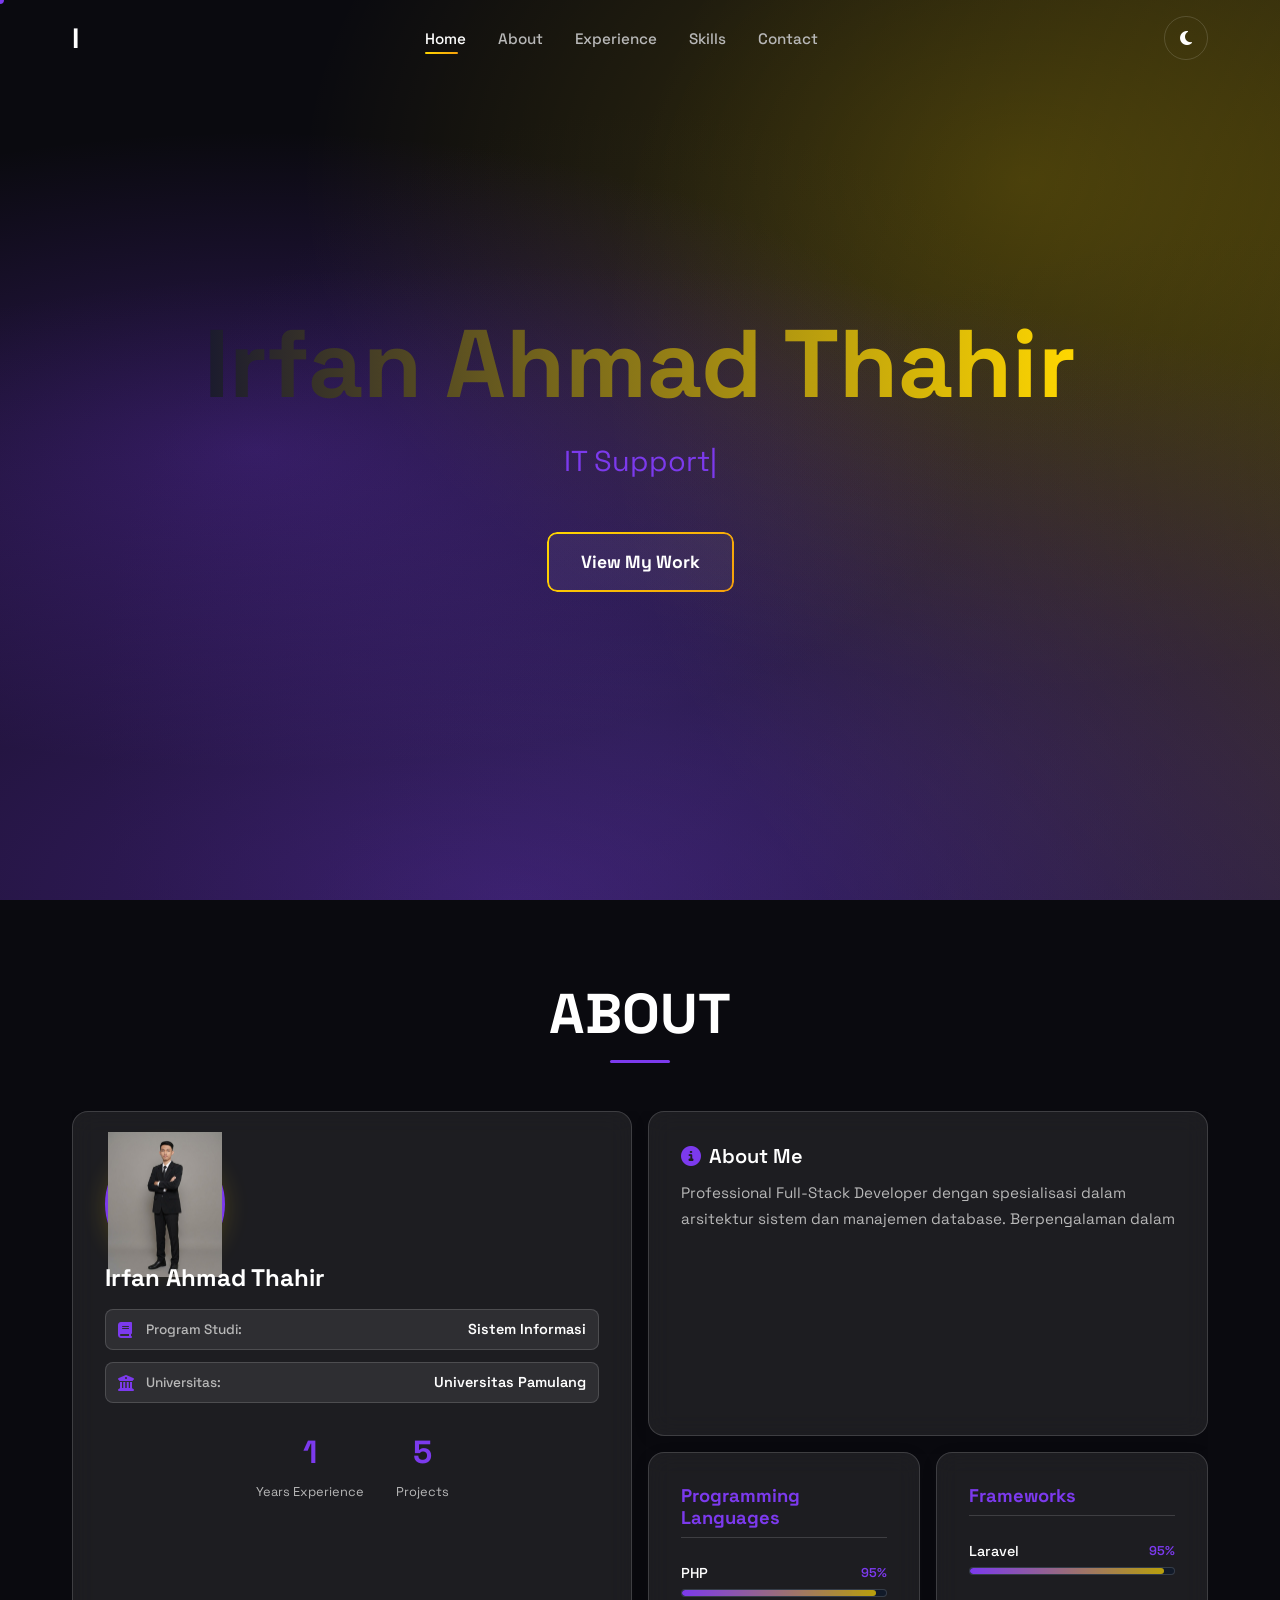
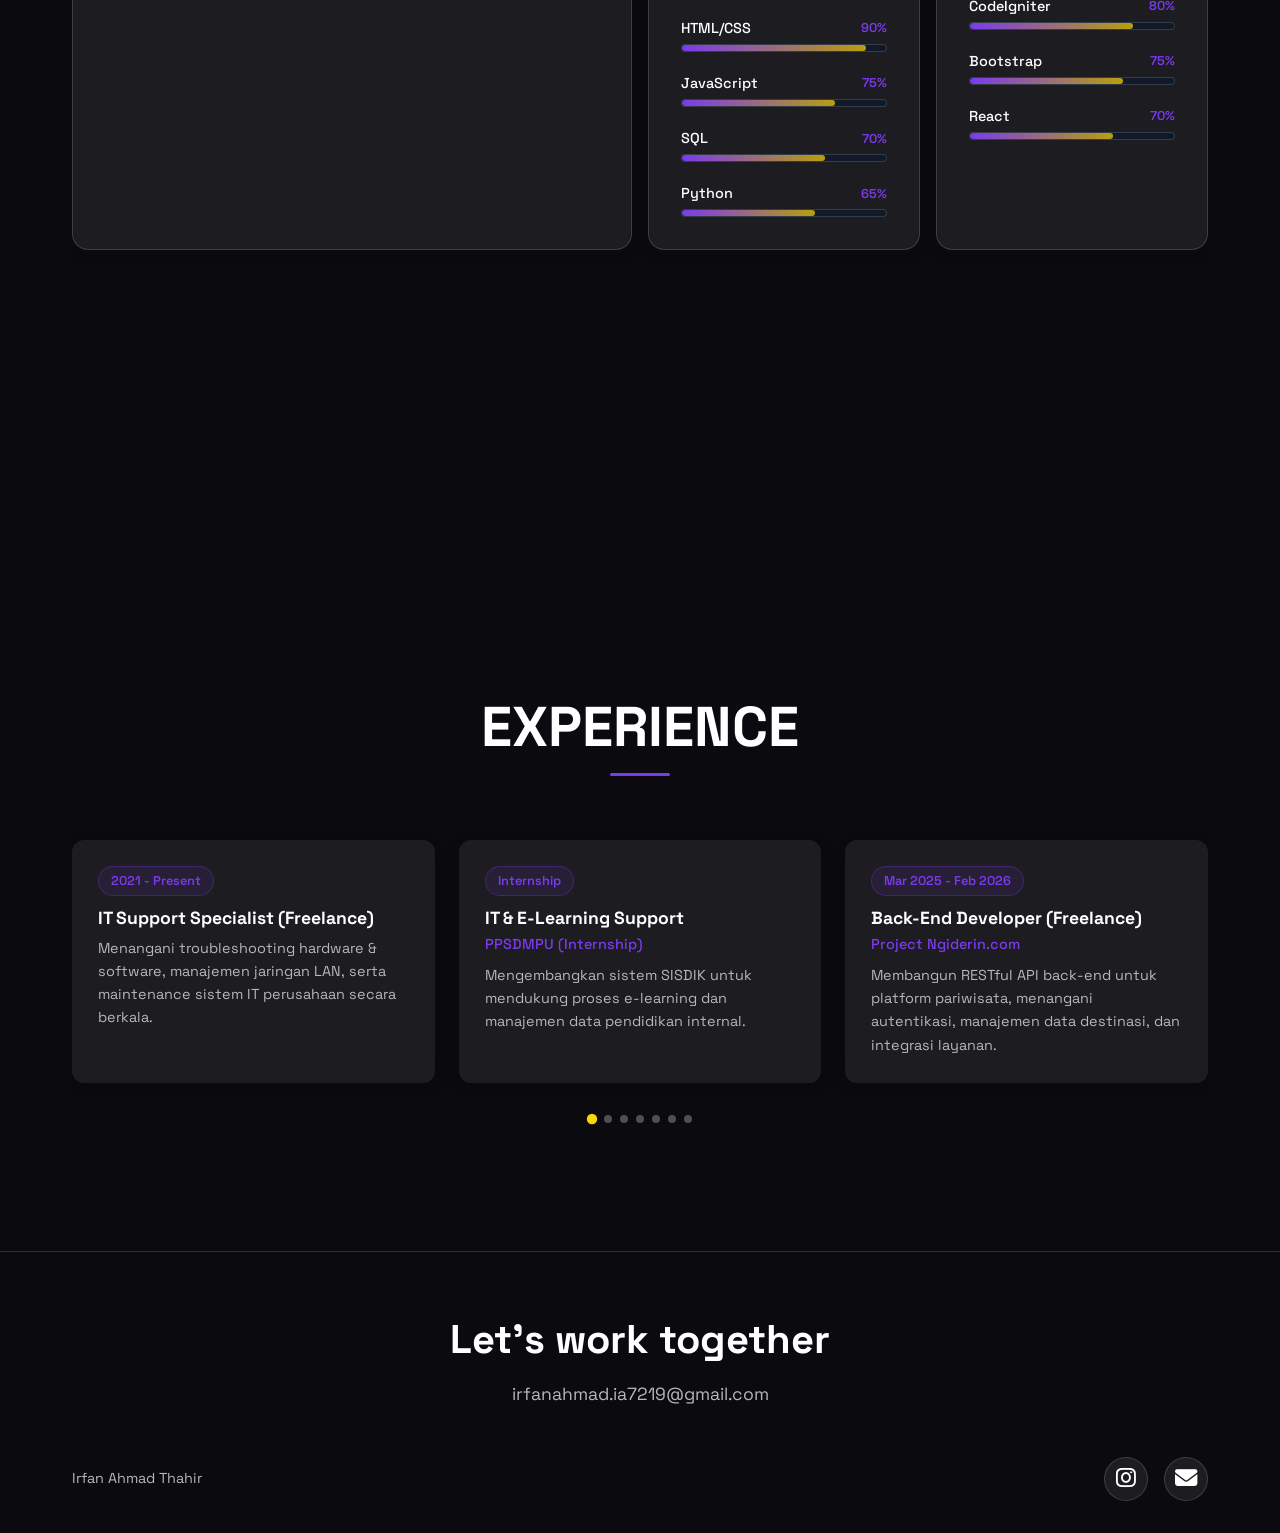
==== index.html @ 3ba30cf9 "index.html" ====
<!DOCTYPE html>
<html lang="en">

<head>
  <meta charset="utf-8">
  <meta content="width=device-width, initial-scale=1.0" name="viewport">

  <title>Irfan Ahmad Thahir - Portfolio</title>
  <meta content="" name="description">
  <meta content="" name="keywords">

  <!-- Theme initialization (FOUC prevention - must run before any CSS) -->
  <script>
    (function() {
      var STORAGE_KEY = 'portfolio-theme';
      var DEFAULT_THEME = 'dark';
      var theme = DEFAULT_THEME;
      try {
        var saved = localStorage.getItem(STORAGE_KEY);
        if (saved === 'dark' || saved === 'light') {
          theme = saved;
        }
      } catch (e) {
        // localStorage unavailable (private browsing) - use default
      }
      document.documentElement.setAttribute('data-theme', theme);
    })();
  </script>

  <!-- Google Fonts: Space Grotesk -->
  <link rel="preconnect" href="https://fonts.googleapis.com">
  <link rel="preconnect" href="https://fonts.gstatic.com" crossorigin>
  <link href="https://fonts.googleapis.com/css2?family=Space+Grotesk:wght@400;700&display=swap" rel="stylesheet">

  <!-- Favicons -->
  <link href="assets/img/icon.png" rel="icon">
  <link rel="stylesheet" href="https://cdnjs.cloudflare.com/ajax/libs/font-awesome/6.4.0/css/all.min.css"
  integrity="sha512-iecdLmaskl7CVkqkXNQ/ZH/XLlvWZOJyj7Yy7tcenmpD1ypASozpmT/E0iPtmFIB46ZmdtAc9eNBvH0H/ZpiBw==" crossorigin="anonymous" referrerpolicy="no-referrer" />

  <!-- Vendor CSS Files -->
  <link href="assets/vendor/bootstrap-icons/bootstrap-icons.css" rel="stylesheet">

  <!-- Main CSS File -->
  <link href="assets/css/themes.css" rel="stylesheet">
  <link href="assets/css/style.css" rel="stylesheet">
  <link href="assets/css/bento.css" rel="stylesheet">
  <link href="assets/css/mesh-gradient.css" rel="stylesheet">
  <link href="assets/css/interactions.css" rel="stylesheet">
  <link href="assets/css/experience.css" rel="stylesheet">
</head>

<body>

  <!-- ======= Header ======= -->
  <header id="header" class="navbar">
    <div class="container navbar__container">
      <a href="#hero" class="navbar__logo">I</a>
      <nav class="navbar__nav" id="navbar-nav">
        <ul class="navbar__list">
          <li class="navbar__item"><a class="navbar__link magnetic-btn navbar__link--active" href="#hero">Home</a></li>
          <li class="navbar__item"><a class="navbar__link magnetic-btn" href="#about">About</a></li>
          <li class="navbar__item"><a class="navbar__link magnetic-btn" href="#experience">Experience</a></li>
          <li class="navbar__item"><a class="navbar__link magnetic-btn" href="#skills">Skills</a></li>
          <li class="navbar__item"><a class="navbar__link magnetic-btn" href="#contact">Contact</a></li>
        </ul>
      </nav>
      <button class="navbar__theme-toggle" aria-label="Switch to light mode" id="theme-toggle">
        <i class="fas fa-moon" aria-hidden="true"></i>
      </button>
      <button class="navbar__mobile-toggle" aria-label="Toggle navigation menu" id="mobile-nav-toggle">
        <i class="bi bi-list" aria-hidden="true"></i>
      </button>
    </div>
  </header><!-- End Header -->

  <!-- ======= Hero Section ======= -->
  <main id="main">
  <section id="hero" class="hero">
    <div class="hero__mesh-gradient" aria-hidden="true"></div>
    <div class="hero__content">
      <h1 class="hero__title">Irfan Ahmad Thahir</h1>
      <p class="hero__subtitle">
        <span class="typed" data-typed-items="IT Support Specialist,Web Developer,Back-End Developer"></span>
        <span class="typed-fallback">IT Support Specialist | Full Stack Web Developer | Back-End Developer</span>
      </p>
      <button class="hero__cta magnetic-btn" type="button">View My Work</button>
    </div>
  </section><!-- End Hero Section -->

    <!-- ======= About & Skills Bento Grid Section ======= -->
    <section id="about" class="about">
      <div class="container">
        <div class="section-title" data-reveal>
          <h2 class="section-title__heading">About</h2>
        </div>

        <div class="bento-grid" id="skills">
          <!-- Profile Card (Large: 2×2) -->
          <div class="bento-grid__item--large glass-card" data-reveal>
            <div class="about__icon-wrapper">
              <img src="assets/img/IMG_4860.jpeg" alt="Irfan Ahmad Thahir">
            </div>
            <h3 class="about__name">Irfan Ahmad Thahir</h3>
            <ul class="about__info-list">
              <li class="about__info-item">
                <i class="fas fa-book about__info-icon" aria-hidden="true"></i>
                <span class="about__info-label">Program Studi:</span>
                <span class="about__info-value">Sistem Informasi</span>
              </li>
              <li class="about__info-item">
                <i class="fas fa-university about__info-icon" aria-hidden="true"></i>
                <span class="about__info-label">Universitas:</span>
                <span class="about__info-value">Universitas Pamulang</span>
              </li>
            </ul>
            <div class="about__counters">
              <div class="about__counter-item">
                <span class="counter" data-counter="1" data-suffix="+">0</span>
                <span class="about__counter-label">Years Experience</span>
              </div>
              <div class="about__counter-item">
                <span class="counter" data-counter="7">0</span>
                <span class="about__counter-label">Projects</span>
              </div>
            </div>
          </div>

          <!-- About Me Card (Medium: 2×1) -->
          <div class="bento-grid__item--medium glass-card" data-reveal>
            <h3 class="about__summary-title">
              <i class="fas fa-info-circle" aria-hidden="true"></i>
              About Me
            </h3>
            <p class="about__text" data-text-reveal>
              Professional Full-Stack Developer dengan spesialisasi dalam arsitektur sistem dan
manajemen database. Berpengalaman dalam merancang API yang terintegrasi dan
aman, serta memiliki minat mendalam pada implementasi Artificial Intelligence untuk
otomatisasi proses bisnis. Seorang problem solver yang adaptif, mampu bekerja secara
mandiri maupun tim, dan berkomitmen untuk memberikan solusi teknologi berkualitas
tinggi yang mendukung pertumbuhan perusahaan.
            </p>
          </div>

          <!-- Skill Category: Programming Languages (Small: 1×1) -->
          <div class="bento-grid__item--small glass-card skill-category" data-reveal>
            <h3 class="skill-category__title">Programming Languages</h3>

            <div class="skill-bar" data-skill="PHP" data-level="95">
              <div class="skill-bar__label">PHP</div>
              <div class="skill-bar__track">
                <div class="skill-bar__fill" style="--skill-level: 95%"></div>
              </div>
              <span class="skill-bar__percent">95%</span>
            </div>

            <div class="skill-bar" data-skill="HTML/CSS" data-level="90">
              <div class="skill-bar__label">HTML/CSS</div>
              <div class="skill-bar__track">
                <div class="skill-bar__fill" style="--skill-level: 90%"></div>
              </div>
              <span class="skill-bar__percent">90%</span>
            </div>

            <div class="skill-bar" data-skill="JavaScript" data-level="75">
              <div class="skill-bar__label">JavaScript</div>
              <div class="skill-bar__track">
                <div class="skill-bar__fill" style="--skill-level: 75%"></div>
              </div>
              <span class="skill-bar__percent">75%</span>
            </div>

            <div class="skill-bar" data-skill="SQL" data-level="70">
              <div class="skill-bar__label">SQL</div>
              <div class="skill-bar__track">
                <div class="skill-bar__fill" style="--skill-level: 70%"></div>
              </div>
              <span class="skill-bar__percent">70%</span>
            </div>

            <div class="skill-bar" data-skill="Python" data-level="65">
              <div class="skill-bar__label">Python</div>
              <div class="skill-bar__track">
                <div class="skill-bar__fill" style="--skill-level: 65%"></div>
              </div>
              <span class="skill-bar__percent">65%</span>
            </div>
          </div>

          <!-- Skill Category: Frameworks (Small: 1×1) -->
          <div class="bento-grid__item--small glass-card skill-category" data-reveal>
            <h3 class="skill-category__title">Frameworks</h3>

            <div class="skill-bar" data-skill="Laravel" data-level="95">
              <div class="skill-bar__label">Laravel</div>
              <div class="skill-bar__track">
                <div class="skill-bar__fill" style="--skill-level: 95%"></div>
              </div>
              <span class="skill-bar__percent">95%</span>
            </div>

            <div class="skill-bar" data-skill="CodeIgniter" data-level="80">
              <div class="skill-bar__label">CodeIgniter</div>
              <div class="skill-bar__track">
                <div class="skill-bar__fill" style="--skill-level: 80%"></div>
              </div>
              <span class="skill-bar__percent">80%</span>
            </div>

            <div class="skill-bar" data-skill="Bootstrap" data-level="75">
              <div class="skill-bar__label">Bootstrap</div>
              <div class="skill-bar__track">
                <div class="skill-bar__fill" style="--skill-level: 75%"></div>
              </div>
              <span class="skill-bar__percent">75%</span>
            </div>

            <div class="skill-bar" data-skill="React" data-level="70">
              <div class="skill-bar__label">React</div>
              <div class="skill-bar__track">
                <div class="skill-bar__fill" style="--skill-level: 70%"></div>
              </div>
              <span class="skill-bar__percent">70%</span>
            </div>
          </div>

          <!-- Skill Category: Tools (Small: 1×1) -->
          <div class="bento-grid__item--small glass-card skill-category" data-reveal>
            <h3 class="skill-category__title">Tools</h3>

            <div class="skill-bar" data-skill="VS Code" data-level="85">
              <div class="skill-bar__label">VS Code</div>
              <div class="skill-bar__track">
                <div class="skill-bar__fill" style="--skill-level: 85%"></div>
              </div>
              <span class="skill-bar__percent">85%</span>
            </div>

            <div class="skill-bar" data-skill="XAMPP" data-level="85">
              <div class="skill-bar__label">XAMPP</div>
              <div class="skill-bar__track">
                <div class="skill-bar__fill" style="--skill-level: 85%"></div>
              </div>
              <span class="skill-bar__percent">85%</span>
            </div>

            <div class="skill-bar" data-skill="Git" data-level="75">
              <div class="skill-bar__label">Git</div>
              <div class="skill-bar__track">
                <div class="skill-bar__fill" style="--skill-level: 75%"></div>
              </div>
              <span class="skill-bar__percent">75%</span>
            </div>
          </div>

          <!-- Skill Category: Networking (Small: 1×1) -->
          <div class="bento-grid__item--small glass-card skill-category" data-reveal>
            <h3 class="skill-category__title">Networking</h3>

            <div class="skill-bar" data-skill="Troubleshooting" data-level="90">
              <div class="skill-bar__label">Troubleshooting</div>
              <div class="skill-bar__track">
                <div class="skill-bar__fill" style="--skill-level: 90%"></div>
              </div>
              <span class="skill-bar__percent">90%</span>
            </div>

            <div class="skill-bar" data-skill="LAN/WAN" data-level="85">
              <div class="skill-bar__label">LAN</div>
              <div class="skill-bar__track">
                <div class="skill-bar__fill" style="--skill-level: 85%"></div>
              </div>
              <span class="skill-bar__percent">85%</span>
            </div>

            <div class="skill-bar" data-skill="TCP/IP" data-level="75">
              <div class="skill-bar__label">TCP/IP</div>
              <div class="skill-bar__track">
                <div class="skill-bar__fill" style="--skill-level: 75%"></div>
              </div>
              <span class="skill-bar__percent">75%</span>
            </div>
          </div>
        </div>
      </div>
    </section><!-- End About & Skills Bento Grid Section -->

    <!-- ======= Experience Section ======= -->
    <section id="experience" class="experience-section">
      <div class="container">
        <div class="section-title" data-reveal>
          <h2 class="section-title__heading">Experience</h2>
        </div>

        <div class="experience-scroll" role="region" aria-label="Experience card carousel" tabindex="0">
          <div class="experience-scroll__track">
            <article class="experience-card glass-card" data-reveal>
              <span class="experience-card__date">2021 - Present</span>
              <h3 class="experience-card__title">IT Support Specialist (Freelance)</h3>
              <p class="experience-card__org"></p>
              <p class="experience-card__desc">Menangani troubleshooting hardware & software, manajemen jaringan LAN, serta maintenance sistem IT perusahaan secara berkala.</p>
            </article>
            <article class="experience-card glass-card" data-reveal>
              <span class="experience-card__date">Internship</span>
              <h3 class="experience-card__title">IT & E-Learning Support</h3>
              <p class="experience-card__org">PPSDMPU (Internship)</p>
              <p class="experience-card__desc">Mengembangkan sistem SISDIK untuk mendukung proses e-learning dan manajemen data pendidikan internal.</p>
            </article>
            <article class="experience-card glass-card" data-reveal>
              <span class="experience-card__date">Mar 2025 - Feb 2026</span>
              <h3 class="experience-card__title">Back-End Developer (Freelance)</h3>
              <p class="experience-card__org">Project Ngiderin.com</p>
              <p class="experience-card__desc">Membangun RESTful API back-end untuk platform pariwisata, menangani autentikasi, manajemen data destinasi, dan integrasi layanan.</p>
            </article>
            <article class="experience-card glass-card" data-reveal>
              <span class="experience-card__date">Aug 2025 - Oct 2025</span>
              <h3 class="experience-card__title">Web Developer (Freelance)</h3>
              <p class="experience-card__org">Project Web Perpustakaan Digital</p>
              <p class="experience-card__desc">Mengembangkan website perpustakaan digital untuk pengelolaan katalog buku, peminjaman, dan pengembalian secara online.</p>
            </article>
            <article class="experience-card glass-card" data-reveal>
              <span class="experience-card__date">Jun 2025 - Sep 2025</span>
              <h3 class="experience-card__title">Web Developer (Freelance)</h3>
              <p class="experience-card__org">Project Web Penggajian dan Presensi Karyawan</p>
              <p class="experience-card__desc">Membangun sistem web untuk manajemen penggajian dan presensi karyawan dengan fitur rekap otomatis dan laporan bulanan.</p>
            </article>
            <article class="experience-card glass-card" data-reveal>
              <span class="experience-card__date">Mar 2025 - May 2025</span>
              <h3 class="experience-card__title">Web Developer (Freelance)</h3>
              <p class="experience-card__org">Project Web Penggajian Guru Honorer - SMKS Pembangunan Karya Jambe</p>
              <p class="experience-card__desc">Mengembangkan sistem penggajian untuk guru honorer, mencakup perhitungan otomatis, slip gaji, dan laporan keuangan.</p>
            </article>
            <article class="experience-card glass-card" data-reveal>
              <span class="experience-card__date">Jun 2023 - Aug 2023</span>
              <h3 class="experience-card__title">Website Developer (Magang)</h3>
              <p class="experience-card__org">MIS Nurul Falah Muncul</p>
              <p class="experience-card__desc">Membangun website PPDB (Penerimaan Peserta Didik Baru) untuk memudahkan proses pendaftaran siswa baru secara online.</p>
            </article>
          </div>
        </div>
        <div class="experience-scroll__dots" aria-hidden="true">
          <span class="experience-scroll__dot experience-scroll__dot--active"></span>
          <span class="experience-scroll__dot"></span>
          <span class="experience-scroll__dot"></span>
          <span class="experience-scroll__dot"></span>
          <span class="experience-scroll__dot"></span>
          <span class="experience-scroll__dot"></span>
          <span class="experience-scroll__dot"></span>
        </div>
      </div>
    </section><!-- End Experience Section -->



  </main><!-- End #main -->

  <!-- ======= Footer ======= -->
  <footer id="contact" class="footer">
    <div class="container">
      <div class="footer__cta">
        <h2 class="footer__cta-heading">Let's work together</h2>
        <a href="mailto:irfanahmad.ia7219@gmail.com" class="footer__cta-email">
          irfanahmad.ia7219@gmail.com
        </a>
      </div>
      <div class="footer__bottom">
        <span class="footer__name">Irfan Ahmad Thahir</span>
        <div class="footer__social">
          <a href="https://www.instagram.com/server404unknown/" target="_blank" rel="noopener noreferrer" aria-label="Instagram" class="footer__social-link">
            <i class="fa-brands fa-instagram" aria-hidden="true"></i>
          </a>
          <a href="mailto:irfanahmad.ia7219@gmail.com" aria-label="Email" class="footer__social-link">
            <i class="fa-solid fa-envelope" aria-hidden="true"></i>
          </a>
        </div>
      </div>
    </div>
  </footer><!-- End Footer -->

  <!-- Vendor JS Files -->
  <script src="assets/vendor/typed.js/typed.umd.js"></script>

  <!-- Application JS Modules -->
  <script src="assets/js/theme-toggle.js"></script>
  <script src="assets/js/mesh-gradient.js"></script>
  <script src="assets/js/tilt-effect.js"></script>
  <script src="assets/js/magnetic-button.js"></script>
  <script src="assets/js/cursor-follower.js"></script>
  <script src="assets/js/text-reveal.js"></script>
  <script src="assets/js/counter.js"></script>
  <script src="assets/js/experience-scroll.js"></script>
  <script src="assets/js/scroll-reveal.js"></script>
  <script src="assets/js/skills.js"></script>
  <script src="assets/js/main.js"></script>

</body>

</html>
---- assets/css/themes.css ----
/* ==========================================================================
   Theme System - CSS Custom Properties for Dark/Light Mode
   ==========================================================================
   Requirements: 4.1, 4.2, 4.3, 4.4, 5.6, 5.7, 5.8, 10.1, 10.2, 10.3, 10.4, 10.5, 10.7
   
   Contrast Ratios (WCAG AA - minimum 4.5:1 for normal text):
   - Dark mode:  #ffffff on #0a0a0f = 19.6:1 ✓
   - Dark mode:  #b8b8b8 on #0a0a0f = 10.9:1 ✓
   - Dark mode:  #7c3aed on #0a0a0f = 4.6:1  ✓ (large text AA)
   - Dark mode:  #8b5cf6 on #0a0a0f = 5.7:1  ✓ (normal text AA)
   - Light mode: #1a1a2e on #ffffff = 15.4:1 ✓
   - Light mode: #4a4a6a on #ffffff = 6.4:1  ✓
   - Light mode: #4a4a6a on #f5f5f5 = 6.1:1  ✓
   - Light mode: #7c3aed on #ffffff = 5.4:1  ✓ (normal text AA)
   ========================================================================== */

/* --------------------------------------------------------------------------
   Dark Theme (Default)
   Req 10.1: Deep dark (#0a0a0f) as primary background
   Req 10.2: Purple (#7c3aed) accent for headings/labels/timeline
   Req 10.3: Gold-to-Amber gradient for hover/focus states
   Req 10.5: WCAG AA contrast on dark background
   Req 10.7: Accessible purple fallback for normal text
   Req 5.6: Dark backgrounds with light text at 4.5:1 contrast
   -------------------------------------------------------------------------- */
:root[data-theme="dark"] {
  /* Background Colors */
  --bg-primary: #0a0a0f;
  --bg-secondary: #16213e;
  --bg-card: rgba(255, 255, 255, 0.05);

  /* Text Colors */
  --text-primary: #ffffff;
  --text-secondary: #b8b8b8;

  /* Accent Colors (Req 10.2, 10.3, 10.7) */
  --accent: #7c3aed;
  --accent-gold: #ffd700;
  --accent-purple: #7c3aed;
  --accent-accessible: #8b5cf6;
  --accent-gradient: linear-gradient(135deg, #ffd700, #f59e0b);
  --accent-hover: linear-gradient(135deg, #ffd700, #f59e0b);

  /* Focus Indicator Color (Req 14.3: 3:1 contrast against adjacent colors)
     Gold #ffd700 on dark #0a0a0f = 16:1 contrast ✓ */
  --focus-outline-color: #ffd700;

  /* Glassmorphism Variables (Req 5.8) */
  --glass-bg: rgba(255, 255, 255, 0.08);
  --glass-border: rgba(255, 255, 255, 0.15);
  --glass-blur: 12px;

  /* Navbar Glass Effect */
  --navbar-glass-bg: rgba(10, 10, 15, 0.85);
  --navbar-glass-border: rgba(255, 255, 255, 0.1);

  /* Hero Section */
  --hero-bg-primary: #0a0a0f;
  --hero-bg-secondary: #16213e;
  --hero-text: #ffffff;
  --hero-particle-color: rgba(255, 255, 255, 0.3);

  /* Shadows */
  --shadow-sm: 0 2px 8px rgba(0, 0, 0, 0.3);
  --shadow-md: 0 4px 16px rgba(0, 0, 0, 0.4);
  --shadow-lg: 0 8px 32px rgba(0, 0, 0, 0.5);
  --shadow-accent: 0 4px 16px rgba(124, 58, 237, 0.15);

  /* Transitions */
  --theme-transition: background-color 300ms ease, color 300ms ease, border-color 300ms ease;
}

/* --------------------------------------------------------------------------
   Light Theme
   Req 4.3: White/near-white backgrounds
   Req 10.2: Purple (#7c3aed) accent for headings/labels/timeline
   Req 10.3: Gold-to-Amber gradient for hover/focus states
   Req 10.4: WCAG AA contrast on light background
   Req 10.7: Accessible purple fallback for normal text
   Req 5.7: Light backgrounds with dark text at 4.5:1 contrast
   Req 5.8: Adapted glassmorphism so cards remain distinct from background
   -------------------------------------------------------------------------- */
:root[data-theme="light"] {
  /* Background Colors */
  --bg-primary: #ffffff;
  --bg-secondary: #f5f5f5;
  --bg-card: rgba(26, 26, 46, 0.03);

  /* Text Colors */
  --text-primary: #1a1a2e;
  --text-secondary: #4a4a6a;

  /* Accent Colors (Req 10.2, 10.3, 10.7) */
  --accent: #7c3aed;
  --accent-gold: #ffd700;
  --accent-purple: #7c3aed;
  --accent-accessible: #8b5cf6;
  --accent-gradient: linear-gradient(135deg, #ffd700, #f59e0b);
  --accent-hover: linear-gradient(135deg, #ffd700, #f59e0b);

  /* Focus Indicator Color (Req 14.3: 3:1 contrast against adjacent colors)
     #7c3aed on white #ffffff = 5.4:1 contrast ✓
     Gold #ffd700 on white = 1.08:1 ✗ — purple used instead */
  --focus-outline-color: #7c3aed;

  /* Glassmorphism Variables (Req 5.8 - adapted for light mode distinction) */
  --glass-bg: rgba(26, 26, 46, 0.05);
  --glass-border: rgba(26, 26, 46, 0.12);
  --glass-blur: 10px;

  /* Navbar Glass Effect */
  --navbar-glass-bg: rgba(255, 255, 255, 0.85);
  --navbar-glass-border: rgba(26, 26, 46, 0.08);

  /* Hero Section - keeps dark background in light mode for contrast */
  --hero-bg-primary: #1a1a2e;
  --hero-bg-secondary: #16213e;
  --hero-text: #ffffff;
  --hero-particle-color: rgba(255, 255, 255, 0.3);

  /* Shadows */
  --shadow-sm: 0 2px 8px rgba(0, 0, 0, 0.08);
  --shadow-md: 0 4px 16px rgba(0, 0, 0, 0.12);
  --shadow-lg: 0 8px 32px rgba(0, 0, 0, 0.16);
  --shadow-accent: 0 4px 16px rgba(124, 58, 237, 0.2);

  /* Transitions */
  --theme-transition: background-color 300ms ease, color 300ms ease, border-color 300ms ease;
}
---- assets/css/style.css ----
/* ==========================================================================
   Base Styles - Portfolio Redesign
   ==========================================================================
   Requirements: 4.1, 4.2, 4.3, 10.1, 10.5
   
   This file contains:
   - CSS Reset
   - Base typography
   - Utility classes (container, grid, flexbox)
   - Glassmorphism .glass-card component
   - Section base styles
   - Scroll reveal [data-reveal] animation foundations
   - Hover transitions for interactive elements
   - prefers-reduced-motion accessibility support
   ========================================================================== */

/* --------------------------------------------------------------------------
   1. CSS Reset
   -------------------------------------------------------------------------- */
*,
*::before,
*::after {
  box-sizing: border-box;
  margin: 0;
  padding: 0;
}

html {
  scroll-behavior: smooth;
  -webkit-text-size-adjust: 100%;
  overflow-x: hidden;
}

body {
  min-height: 100vh;
  overflow-x: hidden;
  background-color: var(--bg-primary);
  color: var(--text-primary);
  font-family: 'Space Grotesk', sans-serif;
  font-size: 1rem;
  line-height: 1.6;
  -webkit-font-smoothing: antialiased;
  -moz-osx-font-smoothing: grayscale;
}

img,
picture,
video,
canvas,
svg {
  display: block;
  max-width: 100%;
}

input,
button,
textarea,
select {
  font: inherit;
}

ul,
ol {
  list-style: none;
}

a {
  color: inherit;
  text-decoration: none;
}

button {
  cursor: pointer;
  border: none;
  background: transparent;
}

/* --------------------------------------------------------------------------
   2. Base Typography
   Req 10.2: Purple (#7c3aed) accent for headings underlines
   -------------------------------------------------------------------------- */
h1,
h2,
h3,
h4,
h5,
h6 {
  color: var(--text-primary);
  font-weight: 600;
  line-height: 1.2;
}

h1 {
  font-size: clamp(2rem, 5vw, 3.5rem);
}

h2 {
  font-size: clamp(1.75rem, 4vw, 2.5rem);
}

h3 {
  font-size: clamp(1.25rem, 3vw, 1.75rem);
}

h4 {
  font-size: 1.25rem;
}

h5 {
  font-size: 1.1rem;
}

h6 {
  font-size: 1rem;
}

p {
  color: var(--text-secondary);
  margin-bottom: 1rem;
}

/* --------------------------------------------------------------------------
   3. Container Utility
   -------------------------------------------------------------------------- */
.container {
  width: 100%;
  max-width: 1200px;
  margin-inline: auto;
  padding-inline: 1rem;
}

@media (min-width: 768px) {
  .container {
    padding-inline: 2rem;
  }
}

/* --------------------------------------------------------------------------
   4. Grid & Flexbox Utilities
   -------------------------------------------------------------------------- */
.grid {
  display: grid;
  gap: 1.5rem;
}

.grid--2 {
  grid-template-columns: 1fr;
}

.grid--3 {
  grid-template-columns: 1fr;
}

@media (min-width: 768px) {
  .grid--2 {
    grid-template-columns: repeat(2, 1fr);
  }

  .grid--3 {
    grid-template-columns: repeat(2, 1fr);
  }
}

@media (min-width: 1024px) {
  .grid--3 {
    grid-template-columns: repeat(3, 1fr);
  }
}

.flex {
  display: flex;
}

.flex--center {
  display: flex;
  align-items: center;
  justify-content: center;
}

.flex--between {
  display: flex;
  align-items: center;
  justify-content: space-between;
}

.flex--column {
  display: flex;
  flex-direction: column;
}

.flex--wrap {
  display: flex;
  flex-wrap: wrap;
}

/* --------------------------------------------------------------------------
   5. Glassmorphism - .glass-card Component
   Req 4.1, 4.3: Themed backgrounds via CSS variables
   Req 10.1: Hover transitions 200-500ms
   -------------------------------------------------------------------------- */
.glass-card {
  background: var(--glass-bg);
  backdrop-filter: blur(var(--glass-blur));
  -webkit-backdrop-filter: blur(var(--glass-blur));
  border: 1px solid var(--glass-border);
  border-radius: 16px;
  padding: 2rem;
  box-shadow: 0 4px 16px 0 rgba(0, 0, 0, 0.1);
  transition: transform 300ms ease, box-shadow 300ms ease;
}

.glass-card:hover {
  transform: scale(1.03);
  box-shadow: 0 8px 32px 2px rgba(255, 215, 0, 0.2);
}

/* Compact padding on very narrow screens */
@media (max-width: 374px) {
  .glass-card {
    padding: 1.25rem;
  }
}

/* --------------------------------------------------------------------------
   6. Box Shadow Utility (updated with theme variables)
   -------------------------------------------------------------------------- */
.box-shadow-full {
  padding: 3rem 1.25rem;
  position: relative;
  background-color: var(--bg-card);
  backdrop-filter: blur(var(--glass-blur));
  -webkit-backdrop-filter: blur(var(--glass-blur));
  border: 1px solid var(--glass-border);
  border-radius: 16px;
  margin-bottom: 3rem;
  z-index: 2;
  box-shadow: var(--shadow-md);
}

@media (min-width: 768px) {
  .box-shadow-full {
    padding: 3rem;
  }
}

/* --------------------------------------------------------------------------
   7. Section Base Styles
   -------------------------------------------------------------------------- */
section {
  padding: 5rem 0;
  overflow: hidden;
}

/* --------------------------------------------------------------------------
   8. Section Title with Purple Accent Underline
   Req 10.2: Purple (#7c3aed) accent for headings underlines
   -------------------------------------------------------------------------- */
.section-title {
  text-align: center;
  margin-bottom: 3rem;
}

.section-title__heading {
  font-size: clamp(2rem, 5vw, 3.5rem);
  font-weight: 700;
  text-transform: uppercase;
  color: var(--text-primary);
  position: relative;
  display: inline-block;
  padding-bottom: 1rem;
}

.section-title__heading::after {
  content: "";
  position: absolute;
  bottom: 0;
  left: 50%;
  transform: translateX(-50%);
  width: 60px;
  height: 3px;
  background-color: var(--accent-purple);
  border-radius: 2px;
}

.section-title__subtitle {
  color: var(--text-secondary);
  margin-top: 0.75rem;
}

/* --------------------------------------------------------------------------
   9. Scroll Reveal - [data-reveal] Animations
   Req 8.1, 8.2: Fade-in and slide-up on scroll
   -------------------------------------------------------------------------- */
[data-reveal] {
  opacity: 0;
  transform: translateY(30px);
  transition: opacity 600ms ease-out, transform 600ms ease-out;
}

[data-reveal].revealed {
  opacity: 1;
  transform: translateY(0);
}

/* --------------------------------------------------------------------------
   10. Hover Transitions for Interactive Elements
   Req 10.1: CSS transition 200-500ms on hover for clickable elements
   -------------------------------------------------------------------------- */
a {
  transition: color 300ms ease, opacity 300ms ease;
}

a:hover {
  color: var(--accent);
}

button {
  transition: background-color 300ms ease, color 300ms ease, transform 200ms ease, box-shadow 300ms ease;
}

.btn {
  display: inline-flex;
  align-items: center;
  justify-content: center;
  padding: 0.75rem 1.5rem;
  font-size: 1rem;
  font-weight: 500;
  border-radius: 8px;
  border: 1px solid var(--glass-border);
  background: var(--glass-bg);
  color: var(--text-primary);
  cursor: pointer;
  transition: background-color 300ms ease, color 300ms ease, transform 200ms ease, box-shadow 300ms ease, border-color 300ms ease;
}

.btn:hover {
  transform: translateY(-2px);
  box-shadow: var(--shadow-accent);
  border-color: transparent;
  border-image: linear-gradient(135deg, #ffd700, #f59e0b) 1;
  background: linear-gradient(135deg, rgba(255, 215, 0, 0.1), rgba(245, 158, 11, 0.1));
}

.btn:focus-visible {
  outline: 2px solid var(--focus-outline-color, #ffd700);
  outline-offset: 3px;
}

/* --------------------------------------------------------------------------
   11. Theme Transition Class
   Req 5.2, 10.3: Smooth theme switching 300-500ms
   -------------------------------------------------------------------------- */
.theme-transition,
.theme-transition *,
.theme-transition *::before,
.theme-transition *::after {
  transition: var(--theme-transition) !important;
}

/* --------------------------------------------------------------------------
   12. prefers-reduced-motion - Disable ALL animations and transitions
   Req 10.5: Disable all hover transitions, changes apply instantly
   Req 8.5: Skip all scroll reveal animations
   -------------------------------------------------------------------------- */
@media (prefers-reduced-motion: reduce) {
  *,
  *::before,
  *::after {
    animation-duration: 0.01ms !important;
    animation-iteration-count: 1 !important;
    transition-duration: 0.01ms !important;
    scroll-behavior: auto !important;
  }

  [data-reveal] {
    opacity: 1;
    transform: none;
    transition: none;
  }

  .glass-card:hover {
    transform: none;
    box-shadow: 0 4px 16px 0 rgba(0, 0, 0, 0.1);
  }

  .navbar__link::after {
    transition: none;
  }

  .navbar__theme-toggle:hover {
    transform: none;
  }

  .btn:hover {
    transform: none;
  }
}

/* --------------------------------------------------------------------------
   13. Utility Classes
   -------------------------------------------------------------------------- */
.text-center {
  text-align: center;
}

.text-accent {
  color: var(--accent);
}

.sr-only {
  position: absolute;
  width: 1px;
  height: 1px;
  padding: 0;
  margin: -1px;
  overflow: hidden;
  clip: rect(0, 0, 0, 0);
  white-space: nowrap;
  border-width: 0;
}

/* --------------------------------------------------------------------------
   14. Hero Section
   Req 1.3, 2.1, 2.2, 2.5: Particle canvas hero, 100vh, white title
   -------------------------------------------------------------------------- */
.hero {
  position: relative;
  width: 100%;
  height: 100vh;
  display: flex;
  align-items: center;
  justify-content: center;
  overflow: hidden;
}

.hero__particles {
  position: absolute;
  top: 0;
  left: 0;
  width: 100%;
  height: 100%;
  z-index: 1;
}

.hero__gradient-overlay {
  position: absolute;
  top: 0;
  left: 0;
  width: 100%;
  height: 100%;
  background: linear-gradient(135deg, var(--hero-bg-primary) 0%, var(--hero-bg-secondary) 50%, var(--hero-bg-primary) 100%);
  z-index: 0;
}

.hero__content {
  position: relative;
  z-index: 2;
  text-align: center;
  padding: 0 1rem;
}

.hero__title {
  font-size: clamp(3rem, 8vw, 6rem);
  font-weight: 700;
  margin-bottom: 1rem;
  background: linear-gradient(90deg, #1a1a2e, #ffd700);
  -webkit-background-clip: text;
  -webkit-text-fill-color: transparent;
  background-clip: text;
}

[data-theme="light"] .hero__title {
  background: linear-gradient(90deg, #ffd700, #7c3aed);
  -webkit-background-clip: text;
  -webkit-text-fill-color: transparent;
  background-clip: text;
}

.hero__subtitle {
  color: var(--accent);
  font-size: clamp(1.2rem, 3vw, 1.8rem);
  font-weight: 400;
}

/* Fallback text shown only when Typed.js fails to initialize */
.typed-fallback {
  display: none;
}

.typed:empty + .typed-fallback {
  display: inline;
}

/* Hero CTA Button - Gradient border (gold-to-amber) */
.hero__cta {
  position: relative;
  display: inline-flex;
  align-items: center;
  justify-content: center;
  margin-top: 2rem;
  padding: 0.875rem 2rem;
  min-width: 44px;
  min-height: 44px;
  font-family: inherit;
  font-size: 1.1rem;
  font-weight: 700;
  color: #ffffff;
  background: rgba(255, 255, 255, 0.05);
  border: 2px solid transparent;
  border-radius: 8px;
  cursor: pointer;
  background-clip: padding-box;
  transition: background 300ms ease, color 300ms ease, transform 200ms ease, box-shadow 300ms ease;
}

/* Gradient border via pseudo-element */
.hero__cta::before {
  content: "";
  position: absolute;
  inset: -2px;
  border-radius: 10px;
  padding: 2px;
  background: linear-gradient(135deg, #ffd700, #f59e0b);
  -webkit-mask: linear-gradient(#fff 0 0) content-box, linear-gradient(#fff 0 0);
  -webkit-mask-composite: xor;
  mask: linear-gradient(#fff 0 0) content-box, linear-gradient(#fff 0 0);
  mask-composite: exclude;
  pointer-events: none;
}

.hero__cta:hover {
  background: linear-gradient(135deg, #ffd700, #f59e0b);
  color: #0a0a0f;
  transform: translateY(-2px);
  box-shadow: 0 4px 20px rgba(255, 215, 0, 0.3);
}

.hero__cta:focus-visible {
  outline: 2px solid var(--focus-outline-color, #ffd700);
  outline-offset: 3px;
}

/* Light mode CTA */
[data-theme="light"] .hero__cta {
  color: #1a1a2e;
  background: rgba(0, 0, 0, 0.05);
}

[data-theme="light"] .hero__cta:hover {
  color: #0a0a0f;
  background: linear-gradient(135deg, #ffd700, #f59e0b);
}

/* Reduced motion for CTA */
@media (prefers-reduced-motion: reduce) {
  .hero__cta {
    transition: none;
  }

  .hero__cta:hover {
    transform: none;
  }
}

/* --------------------------------------------------------------------------
   15. Navbar Component
   Req 3.1, 3.4, 5.1, 9.5: Fixed navbar, glassmorphism on scroll,
   theme toggle, responsive hamburger menu
   -------------------------------------------------------------------------- */
.navbar {
  position: fixed;
  top: 0;
  left: 0;
  width: 100%;
  z-index: 1000;
  background: transparent;
  padding: 1rem 0;
  transition: background-color 300ms ease, backdrop-filter 300ms ease, border-color 300ms ease;
}

/* Glassmorphism state - applied via JS after 100px scroll (task 3.2) */
.navbar--scrolled {
  background: var(--navbar-glass-bg);
  backdrop-filter: blur(var(--glass-blur));
  -webkit-backdrop-filter: blur(var(--glass-blur));
  border-bottom: 1px solid var(--navbar-glass-border);
}

/* Light mode: force white text when navbar is transparent over dark hero */
[data-theme="light"] .navbar:not(.navbar--scrolled) .navbar__logo,
[data-theme="light"] .navbar:not(.navbar--scrolled) .navbar__link,
[data-theme="light"] .navbar:not(.navbar--scrolled) .navbar__theme-toggle,
[data-theme="light"] .navbar:not(.navbar--scrolled) .navbar__mobile-toggle {
  color: #ffffff;
}

[data-theme="light"] .navbar:not(.navbar--scrolled) .navbar__link--active {
  color: #ffffff;
}

[data-theme="light"] .navbar:not(.navbar--scrolled) .navbar__theme-toggle {
  border-color: rgba(255, 255, 255, 0.3);
}

.navbar__container {
  display: flex;
  align-items: center;
  justify-content: space-between;
}

.navbar__logo {
  font-size: 1.75rem;
  font-weight: 700;
  color: var(--text-primary);
  transition: color 300ms ease;
}

.navbar__logo:hover {
  color: var(--accent);
}

.navbar__logo:focus-visible {
  outline: 2px solid var(--focus-outline-color, #ffd700);
  outline-offset: 3px;
}

/* Desktop navigation */
.navbar__nav {
  display: none;
}

.navbar__list {
  display: flex;
  align-items: center;
  gap: 2rem;
}

.navbar__link {
  position: relative;
  color: var(--text-secondary);
  font-size: 0.95rem;
  font-weight: 500;
  padding: 0.25rem 0;
  transition: color 300ms ease;
}

.navbar__link::after {
  content: "";
  position: absolute;
  bottom: -2px;
  left: 0;
  width: 0;
  height: 2px;
  background: linear-gradient(135deg, #ffd700, #f59e0b);
  border-radius: 1px;
  transition: width 250ms ease;
}

.navbar__link:focus-visible {
  outline: 2px solid var(--focus-outline-color, #ffd700);
  outline-offset: 3px;
}

.navbar__link:hover {
  color: var(--text-primary);
}

.navbar__link:hover::after {
  width: 80%;
}

.navbar__link--active {
  color: var(--text-primary);
}

.navbar__link--active::after {
  width: 80%;
}

/* Theme toggle button - Req 5.1: 44×44px touch target, aria-label */
.navbar__theme-toggle {
  display: flex;
  align-items: center;
  justify-content: center;
  min-width: 44px;
  min-height: 44px;
  border-radius: 50%;
  color: var(--text-primary);
  background: transparent;
  border: 1px solid var(--glass-border);
  transition: background-color 300ms ease, color 300ms ease, border-color 300ms ease, transform 200ms ease;
}

.navbar__theme-toggle:hover {
  background: var(--glass-bg);
  border-color: var(--accent);
  color: var(--accent);
  transform: scale(1.05);
}

.navbar__theme-toggle:focus-visible {
  outline: 2px solid var(--focus-outline-color, #ffd700);
  outline-offset: 3px;
}

/* Mobile toggle button - visible below 768px */
.navbar__mobile-toggle {
  display: flex;
  align-items: center;
  justify-content: center;
  min-width: 44px;
  min-height: 44px;
  border-radius: 8px;
  color: var(--text-primary);
  background: transparent;
  border: none;
  font-size: 1.5rem;
  transition: color 300ms ease;
}

.navbar__mobile-toggle:hover {
  color: var(--accent);
}

.navbar__mobile-toggle:focus-visible {
  outline: 2px solid var(--focus-outline-color, #ffd700);
  outline-offset: 3px;
}

/* Mobile navigation - open state */
.navbar__nav--open {
  display: block;
  position: absolute;
  top: 100%;
  left: 0;
  width: 100%;
  background: var(--navbar-glass-bg);
  backdrop-filter: blur(var(--glass-blur));
  -webkit-backdrop-filter: blur(var(--glass-blur));
  border-bottom: 1px solid var(--navbar-glass-border);
  padding: 1rem 0;
}

.navbar__nav--open .navbar__list {
  flex-direction: column;
  align-items: center;
  gap: 0;
}

.navbar__nav--open .navbar__item {
  width: 100%;
  text-align: center;
}

.navbar__nav--open .navbar__link {
  display: flex;
  align-items: center;
  justify-content: center;
  padding: 0.75rem 1rem;
  min-height: 44px;
  font-size: 1.05rem;
}

/* --------------------------------------------------------------------------
   15b. Navbar Responsive - Desktop (≥992px)
   Req 9.6: Mobile nav toggle visible below 992px, inline nav at ≥992px
   -------------------------------------------------------------------------- */
@media (min-width: 992px) {
  .navbar__nav {
    display: block;
  }

  .navbar__mobile-toggle {
    display: none;
  }

  .navbar__nav--open {
    position: static;
    background: transparent;
    backdrop-filter: none;
    -webkit-backdrop-filter: none;
    border-bottom: none;
    padding: 0;
  }

  .navbar__nav--open .navbar__list {
    flex-direction: row;
    gap: 2rem;
  }

  .navbar__nav--open .navbar__link {
    display: inline;
    padding: 0.25rem 0;
    font-size: 0.95rem;
  }
}

/* --------------------------------------------------------------------------
   16. About Section
   Req 1.4, 1.5, 11.1, 11.2, 11.3, 11.4, 11.5:
   Glass-card styling, CSS icon placeholder (no photos), BEM naming
   -------------------------------------------------------------------------- */
.about {
  padding: 5rem 0;
}

.about__grid {
  display: grid;
  grid-template-columns: 1fr;
  gap: 2rem;
}

@media (min-width: 768px) {
  .about__grid {
    grid-template-columns: 1fr 1fr;
    gap: 2.5rem;
  }
}

/* Profile card with CSS icon placeholder */
.about__profile {
  display: flex;
  flex-direction: column;
  align-items: center;
  text-align: center;
  gap: 1.5rem;
}

.about__icon-wrapper {
  display: flex;
  align-items: center;
  justify-content: center;
  width: 120px;
  height: 120px;
  border-radius: 50%;
  background: linear-gradient(135deg, var(--accent), rgba(255, 215, 0, 0.3));
  border: 3px solid var(--accent);
  box-shadow: 0 4px 24px rgba(255, 215, 0, 0.2);
}

.about__icon {
  font-size: 3rem;
  color: var(--bg-primary);
}

.about__name {
  font-size: 1.5rem;
  font-weight: 700;
  color: var(--text-primary);
  margin-bottom: 1rem;
}

.about__info-list {
  width: 100%;
  display: flex;
  flex-direction: column;
  gap: 0.75rem;
}

.about__info-item {
  display: flex;
  align-items: center;
  gap: 0.5rem;
  padding: 0.5rem 0.75rem;
  border-radius: 8px;
  background: var(--glass-bg);
  border: 1px solid var(--glass-border);
  flex-wrap: wrap;
}

.about__info-icon {
  color: var(--accent);
  font-size: 1rem;
  min-width: 20px;
}

.about__info-label {
  color: var(--text-secondary);
  font-size: 0.85rem;
  font-weight: 500;
}

.about__info-value {
  color: var(--text-primary);
  font-size: 0.9rem;
  font-weight: 600;
  margin-left: auto;
  word-break: break-word;
}

/* Summary card */
.about__summary {
  display: flex;
  flex-direction: column;
  gap: 1rem;
}

/* Counter stats in profile card */
.about__counters {
  display: flex;
  align-items: center;
  justify-content: center;
  gap: 2rem;
  margin-top: 1.5rem;
  flex-wrap: wrap;
}

.about__counter-item {
  display: flex;
  flex-direction: column;
  align-items: center;
  gap: 0.25rem;
  text-align: center;
}

.about__counter-item .counter {
  font-size: 2rem;
  font-weight: 700;
  color: var(--accent);
}

.about__counter-label {
  font-size: 0.8rem;
  color: var(--text-secondary);
  white-space: nowrap;
}

.about__summary-title {
  display: flex;
  align-items: center;
  gap: 0.5rem;
  font-size: 1.25rem;
  font-weight: 600;
  color: var(--text-primary);
  margin-bottom: 0.75rem;
}

.about__summary-title i {
  color: var(--accent);
}

.about__text {
  color: var(--text-secondary);
  font-size: 0.95rem;
  line-height: 1.7;
  word-wrap: break-word;
  overflow-wrap: break-word;
}

/* --------------------------------------------------------------------------
   17. Experience Section - Vertical Timeline
   Req 6.1, 6.2, 6.3, 6.4, 6.5, 6.6:
   Vertical timeline, alternating left/right, glassmorphism cards,
   scroll reveal, hover effects, responsive single-column on mobile
   -------------------------------------------------------------------------- */
.experience-section {
  padding: 5rem 0;
}

.timeline {
  position: relative;
  max-width: 1000px;
  margin: 0 auto;
  padding: 2rem 0;
}

/* Vertical center line */
.timeline__line {
  position: absolute;
  top: 0;
  left: 50%;
  transform: translateX(-50%);
  width: 3px;
  height: 100%;
  background: linear-gradient(to bottom, var(--accent-purple), var(--glass-border));
  border-radius: 2px;
}

/* Timeline item base */
.timeline__item {
  position: relative;
  width: 50%;
  padding: 1.5rem;
}

/* Timeline node marker (circle on the line) */
.timeline__item::before {
  content: "";
  position: absolute;
  top: 2rem;
  width: 14px;
  height: 14px;
  border-radius: 50%;
  background: var(--accent);
  border: 3px solid var(--bg-primary);
  box-shadow: 0 0 8px rgba(255, 215, 0, 0.4);
  z-index: 2;
}

/* Left-aligned items */
.timeline__item--left {
  left: 0;
  padding-right: 3rem;
}

.timeline__item--left::before {
  right: -7px;
}

/* Right-aligned items */
.timeline__item--right {
  left: 50%;
  padding-left: 3rem;
}

.timeline__item--right::before {
  left: -7px;
}

/* Timeline card styling */
.timeline__card {
  position: relative;
  background: var(--glass-bg);
  backdrop-filter: blur(12px);
  -webkit-backdrop-filter: blur(12px);
  border: 1px solid var(--glass-border);
  border-radius: 16px;
  padding: 1.75rem;
  box-shadow: 0 4px 16px 0 rgba(0, 0, 0, 0.1);
  transition: transform 300ms ease, box-shadow 300ms ease;
}

.timeline__card:hover {
  transform: scale(1.03);
  box-shadow: 0 8px 32px 2px rgba(255, 215, 0, 0.2);
}

/* Date badge */
.timeline__date {
  display: inline-block;
  padding: 0.25rem 0.75rem;
  font-size: 0.8rem;
  font-weight: 600;
  color: var(--accent);
  background: rgba(255, 215, 0, 0.1);
  border: 1px solid rgba(255, 215, 0, 0.3);
  border-radius: 20px;
  margin-bottom: 0.75rem;
}

/* Title */
.timeline__title {
  font-size: 1.15rem;
  font-weight: 700;
  color: var(--text-primary);
  margin-bottom: 0.25rem;
}

/* Organization */
.timeline__org {
  font-size: 0.9rem;
  font-weight: 500;
  color: var(--accent);
  margin-bottom: 0.75rem;
}

/* Description */
.timeline__desc {
  font-size: 0.9rem;
  color: var(--text-secondary);
  line-height: 1.6;
  margin-bottom: 0;
}

/* --------------------------------------------------------------------------
   17a. Timeline Scroll Animation States
   Req 6.4, 8.1, 8.2, 8.3: Intersection Observer reveal with stagger
   Initial state: opacity 0, translateY(40px)
   Revealed state: opacity 1, translateY(0), 600ms ease-out
   -------------------------------------------------------------------------- */
.timeline__item[data-reveal] {
  opacity: 0;
  transform: translateY(40px);
  transition: opacity 600ms ease-out, transform 600ms ease-out;
}

.timeline__item[data-reveal].timeline__item--visible {
  opacity: 1;
  transform: translateY(0);
}

@media (prefers-reduced-motion: reduce) {
  .timeline__item[data-reveal] {
    opacity: 1;
    transform: none;
    transition: none;
  }

  .timeline__card {
    transition: none;
  }

  .timeline__card:hover {
    transform: none;
    box-shadow: 0 4px 16px 0 rgba(0, 0, 0, 0.1);
  }
}

/* --------------------------------------------------------------------------
   17b. Timeline Responsive - Mobile (< 768px)
   Req 6.6, 9.3: Single-column layout, timeline line on the left
   -------------------------------------------------------------------------- */
@media (max-width: 767px) {
  .timeline__line {
    left: 20px;
    transform: none;
  }

  .timeline__item {
    width: 100%;
    padding-left: 3.5rem;
    padding-right: 1rem;
  }

  .timeline__item--left,
  .timeline__item--right {
    left: 0;
    padding-left: 3.5rem;
    padding-right: 1rem;
  }

  .timeline__item::before {
    left: 13px;
    right: auto;
  }

  .timeline__item--left::before {
    right: auto;
    left: 13px;
  }

  .timeline__item--right::before {
    left: 13px;
  }
}


/* --------------------------------------------------------------------------
   18. Skills Section
   Req 7.1, 7.2, 7.4: Animated progress bars, skill categories,
   text labels with visual proficiency indicators
   -------------------------------------------------------------------------- */
.skills-section {
  padding: 5rem 0;
}

/* Skills grid - 2 columns on desktop, 1 on mobile */
.skills-grid {
  display: grid;
  grid-template-columns: 1fr;
  gap: 2rem;
}

@media (min-width: 768px) {
  .skills-grid {
    grid-template-columns: repeat(2, 1fr);
  }
}

/* Skill category card */
.skill-category {
  display: flex;
  flex-direction: column;
  gap: 1.25rem;
}

.skill-category__title {
  font-size: 1.15rem;
  font-weight: 700;
  color: var(--accent-purple);
  margin-bottom: 0.25rem;
  padding-bottom: 0.5rem;
  border-bottom: 1px solid var(--glass-border);
}

/* Individual skill bar container */
.skill-bar {
  display: grid;
  grid-template-columns: 1fr auto;
  grid-template-rows: auto auto;
  gap: 0.25rem 0.75rem;
  align-items: center;
}

.skill-bar__label {
  grid-column: 1 / 2;
  grid-row: 1 / 2;
  font-size: 0.9rem;
  font-weight: 500;
  color: var(--text-primary);
  white-space: nowrap;
  overflow: hidden;
  text-overflow: ellipsis;
  max-width: 100%;
  min-width: 0;
}

.skill-bar__percent {
  grid-column: 2 / 3;
  grid-row: 1 / 2;
  font-size: 0.8rem;
  font-weight: 600;
  color: var(--accent);
  text-align: right;
}

.skill-bar__track {
  grid-column: 1 / -1;
  grid-row: 2 / 3;
  width: 100%;
  height: 8px;
  background: rgba(10, 25, 47, 0.6);
  border-radius: 4px;
  overflow: hidden;
  border: 1px solid var(--glass-border);
}

/* Dark theme track uses navy, light theme uses a subtle dark */
[data-theme="light"] .skill-bar__track {
  background: rgba(10, 25, 47, 0.15);
}

/* Progress bar fill - Gold accent */
.skill-bar__fill {
  height: 100%;
  width: 0%;
  background: linear-gradient(90deg, var(--accent), rgba(255, 215, 0, 0.7));
  border-radius: 4px;
  transition: width 1000ms ease-out;
}

.skill-bar__fill.animate {
  width: var(--skill-level);
}

/* --------------------------------------------------------------------------
   18a. Skills Section - Scroll Reveal States
   -------------------------------------------------------------------------- */
.skill-category[data-reveal] {
  opacity: 0;
  transform: translateY(30px);
  transition: opacity 600ms ease-out, transform 600ms ease-out;
}

.skill-category[data-reveal].revealed {
  opacity: 1;
  transform: translateY(0);
}

/* --------------------------------------------------------------------------
   18b. Skills Section - Reduced Motion
   -------------------------------------------------------------------------- */
@media (prefers-reduced-motion: reduce) {
  .skill-bar__fill {
    width: var(--skill-level);
    transition: none;
  }

  .skill-category[data-reveal] {
    opacity: 1;
    transform: none;
    transition: none;
  }
}


/* --------------------------------------------------------------------------
   19. Footer Section – Minimal Bold Layout
   Req 12.1, 12.2, 12.3, 12.4, 12.5, 12.6:
   CTA heading + mailto link, bottom row with name & social icons,
   44×44px touch targets, aria-labels, external links new tab,
   visible top border for section boundary
   -------------------------------------------------------------------------- */
.footer {
  margin-top: 2rem;
  padding: 4rem 1.5rem 2rem;
  border-top: 1px solid var(--glass-border);
}

/* CTA section – full width */
.footer__cta {
  width: 100%;
  text-align: center;
  margin-bottom: 3rem;
}

.footer__cta-heading {
  font-size: clamp(1.5rem, 4vw, 2.5rem);
  font-weight: 700;
  color: var(--text-primary);
  margin-bottom: 1rem;
}

.footer__cta-email {
  display: inline-block;
  font-size: 1.1rem;
  color: var(--text-secondary);
  text-decoration: none;
  border-bottom: 1px solid transparent;
  transition: color 300ms ease, border-color 300ms ease;
  word-break: break-all;
  max-width: 100%;
}

.footer__cta-email:hover,
.footer__cta-email:focus-visible {
  color: #ffd700;
  border-bottom-color: #ffd700;
}

.footer__cta-email:focus-visible {
  outline: 2px solid var(--focus-outline-color, #ffd700);
  outline-offset: 3px;
}

/* Bottom row – name left, social right */
.footer__bottom {
  display: flex;
  align-items: center;
  justify-content: space-between;
  flex-wrap: wrap;
  gap: 1rem;
}

.footer__name {
  font-size: 0.9rem;
  color: var(--text-secondary);
}

/* Social icon row */
.footer__social {
  display: flex;
  align-items: center;
  gap: 1rem;
  flex-wrap: wrap;
}

/* Individual social link – 44×44px min touch target */
.footer__social-link {
  display: inline-flex;
  align-items: center;
  justify-content: center;
  min-width: 44px;
  min-height: 44px;
  font-size: 1.4rem;
  color: var(--text-primary);
  border: 1px solid var(--glass-border);
  border-radius: 50%;
  background: var(--glass-bg);
  transition: color 300ms ease, border-color 300ms ease, transform 200ms ease, box-shadow 300ms ease, background-color 300ms ease;
}

.footer__social-link:hover {
  color: #ffd700;
  border-color: transparent;
  background: linear-gradient(var(--bg-primary), var(--bg-primary)) padding-box,
              linear-gradient(135deg, #ffd700, #f59e0b) border-box;
  transform: translateY(-3px);
  box-shadow: 0 4px 16px rgba(255, 215, 0, 0.2);
}

/* Focus visible for keyboard navigation */
.footer__social-link:focus-visible {
  outline: 2px solid var(--focus-outline-color, #ffd700);
  outline-offset: 3px;
}

/* --------------------------------------------------------------------------
   19a. Footer - Reduced Motion
   -------------------------------------------------------------------------- */
@media (prefers-reduced-motion: reduce) {
  .footer__social-link {
    transition: none;
  }

  .footer__social-link:hover {
    transform: none;
  }

  .footer__cta-email {
    transition: none;
  }
}
---- assets/css/bento.css ----
/* ==========================================================================
   Bento Grid Layout
   Validates: Requirements 4.1, 4.2, 4.3, 4.4, 4.5
   ========================================================================== */

/* --- Mobile-first: single-column stacked layout (<768px) --- */
.bento-grid {
  display: grid;
  grid-template-columns: 1fr;
  grid-template-rows: auto;
  gap: 16px;
  max-width: 100%;
  overflow: hidden;
}

/* All item sizes collapse to full width on mobile */
.bento-grid__item--large,
.bento-grid__item--medium,
.bento-grid__item--small {
  grid-column: span 1;
  grid-row: span 1;
}

/* --- Tablet: 2-column layout (768px–1023px) --- */
@media (min-width: 768px) and (max-width: 1023px) {
  .bento-grid {
    grid-template-columns: repeat(2, 1fr);
  }

  /* Large and medium cards span full width (2 columns) */
  .bento-grid__item--large,
  .bento-grid__item--medium {
    grid-column: span 2;
    grid-row: span 1;
  }

  /* Small cards remain 1 column */
  .bento-grid__item--small {
    grid-column: span 1;
    grid-row: span 1;
  }
}

/* --- Desktop: 4-column layout (≥1024px) --- */
@media (min-width: 1024px) {
  .bento-grid {
    grid-template-columns: repeat(4, 1fr);
  }

  .bento-grid__item--large {
    grid-column: span 2;
    grid-row: span 2;
  }

  .bento-grid__item--medium {
    grid-column: span 2;
    grid-row: span 1;
  }

  .bento-grid__item--small {
    grid-column: span 1;
    grid-row: span 1;
  }
}
---- assets/css/mesh-gradient.css ----
/* ==========================================================================
   Mesh Gradient Background
   Replaces the canvas particle system with CSS-only animated gradients.
   Colors: Navy (#1a1a2e), Purple (#7c3aed), Gold (#ffd700)
   ========================================================================== */

/* Static fallback on .hero ensures content is visible even if animation fails */
.hero {
  background:
    radial-gradient(ellipse at 20% 50%, rgba(124, 58, 237, 0.3) 0%, transparent 50%),
    radial-gradient(ellipse at 80% 20%, rgba(255, 215, 0, 0.2) 0%, transparent 50%),
    radial-gradient(ellipse at 50% 80%, rgba(26, 26, 46, 0.6) 0%, transparent 60%),
    var(--bg-primary, #0a0a0f);
}

/* Animated mesh gradient layer */
.hero__mesh-gradient {
  position: absolute;
  inset: 0;
  z-index: 0;
  background:
    radial-gradient(ellipse at 20% 50%, rgba(124, 58, 237, 0.4) 0%, transparent 50%),
    radial-gradient(ellipse at 80% 20%, rgba(255, 215, 0, 0.3) 0%, transparent 50%),
    radial-gradient(ellipse at 50% 80%, rgba(26, 26, 46, 0.8) 0%, transparent 60%);
  background-size: 200% 200%;
  animation: mesh-move 12s ease-in-out infinite;
}

/* Keyframe animation for mesh gradient movement (12s cycle) */
@keyframes mesh-move {
  0% {
    background-position: 0% 50%;
  }
  25% {
    background-position: 50% 0%;
  }
  50% {
    background-position: 100% 50%;
  }
  75% {
    background-position: 50% 100%;
  }
  100% {
    background-position: 0% 50%;
  }
}

/* Reduced motion: pause animation, show static gradient */
@media (prefers-reduced-motion: reduce) {
  .hero__mesh-gradient {
    animation: none;
    background-size: 100% 100%;
  }
}
---- assets/css/interactions.css ----
/* ============================================
   interactions.css
   Styles for cursor follower, tilt perspective,
   and magnetic button transforms
   ============================================ */

/* ----- Cursor Follower ----- */
.cursor-follower {
  position: fixed;
  top: 0;
  left: 0;
  width: 8px;
  height: 8px;
  border-radius: 50%;
  background-color: var(--accent, #7c3aed);
  pointer-events: none;
  z-index: 9999;
  opacity: 1;
  transform: translate(-50%, -50%);
  transition: transform 150ms ease, opacity 150ms ease, width 150ms ease, height 150ms ease;
  will-change: transform, opacity, width, height;
}

.cursor-follower--hover {
  width: 12px;
  height: 12px;
  opacity: 0.6;
}

/* Hide cursor follower on touch devices */
@media (pointer: coarse) {
  .cursor-follower {
    display: none;
  }
}

/* ----- Hero Content Tilt Perspective ----- */
.hero__content {
  transform-style: preserve-3d;
  perspective: 1000px;
  transition: transform 400ms ease-out;
}

/* ----- Magnetic Button Base Transition ----- */
.magnetic-btn {
  transition: transform 300ms ease-out;
}

/* ----- Reduced Motion Overrides ----- */
@media (prefers-reduced-motion: reduce) {
  .cursor-follower {
    display: none;
  }

  .hero__content {
    transform: none !important;
    perspective: none;
    transition: none;
  }

  .magnetic-btn {
    transform: none !important;
    transition: none;
  }
}
---- assets/css/experience.css ----
/* =============================================
   Experience Section - Horizontal Scroll Cards
   Validates: Requirements 11.1, 11.5, 11.6, 11.7
   ============================================= */

/* Scroll container */
.experience-scroll {
  overflow-x: auto;
  scroll-snap-type: x mandatory;
  -webkit-overflow-scrolling: touch;
  scrollbar-width: none; /* Firefox */
}

.experience-scroll:focus-visible {
  outline: 2px solid var(--focus-outline-color, #ffd700);
  outline-offset: 3px;
}

.experience-scroll::-webkit-scrollbar {
  display: none; /* Chrome, Safari, Edge */
}

/* Flex track */
.experience-scroll__track {
  display: flex;
  gap: 24px;
  padding: 1rem 0;
}

/* Card base styles */
.experience-card {
  flex: 0 0 calc((100% - 48px) / 3); /* 3 visible cards at ≥1024px */
  scroll-snap-align: start;
  min-width: 0;
  border: 2px solid transparent;
  border-radius: 12px;
  padding: 1.5rem;
  transition: transform 300ms ease, border-color 300ms ease, border-image 300ms ease;
  word-wrap: break-word;
  overflow-wrap: break-word;
}

/* Card hover: translateY(-4px) + gradient border accent */
.experience-card:hover {
  transform: translateY(-4px);
  border: 2px solid transparent;
  border-image: linear-gradient(135deg, #ffd700, #f59e0b) 1;
}

/* Dot indicator */
.experience-scroll__dots {
  display: flex;
  justify-content: center;
  align-items: center;
  gap: 8px;
  padding: 1rem 0;
}

.experience-scroll__dot {
  width: 8px;
  height: 8px;
  border-radius: 50%;
  background: var(--text-secondary, #666);
  opacity: 0.4;
  transition: opacity 300ms ease, background-color 300ms ease, transform 300ms ease;
}

.experience-scroll__dot--active {
  opacity: 1;
  background: var(--accent-gold, #ffd700);
  transform: scale(1.3);
}

/* =============================================
   Responsive: Tablet (768px - 1023px)
   2 visible cards
   ============================================= */
@media (min-width: 768px) and (max-width: 1023px) {
  .experience-card {
    flex: 0 0 calc((100% - 24px) / 2);
  }
}

/* =============================================
   Responsive: Mobile (<768px)
   Stacked vertical layout, hide dot indicator
   ============================================= */
@media (max-width: 767px) {
  .experience-scroll {
    overflow-x: visible;
    scroll-snap-type: none;
  }

  .experience-scroll__track {
    flex-direction: column;
    gap: 16px;
  }

  .experience-card {
    flex: 0 0 auto;
    width: 100%;
  }

  .experience-scroll__dots {
    display: none;
  }
}

/* =============================================
   Reduced Motion: disable hover elevation transition
   (Req 11.7 - apply state changes instantly)
   ============================================= */
@media (prefers-reduced-motion: reduce) {
  .experience-card {
    transition: none;
  }

  .experience-scroll__dot {
    transition: none;
  }
}

/* =============================================
   Experience Card Inner Elements
   ============================================= */
.experience-card__date {
  display: inline-block;
  padding: 0.25rem 0.75rem;
  font-size: 0.8rem;
  font-weight: 600;
  color: var(--accent, #7c3aed);
  background: rgba(124, 58, 237, 0.1);
  border: 1px solid rgba(124, 58, 237, 0.3);
  border-radius: 20px;
  margin-bottom: 0.75rem;
}

.experience-card__title {
  font-size: 1.1rem;
  font-weight: 700;
  color: var(--text-primary);
  margin-bottom: 0.25rem;
}

.experience-card__org {
  font-size: 0.9rem;
  font-weight: 500;
  color: var(--accent, #7c3aed);
  margin-bottom: 0.5rem;
}

.experience-card__desc {
  font-size: 0.9rem;
  color: var(--text-secondary);
  line-height: 1.6;
  margin-bottom: 0;
}
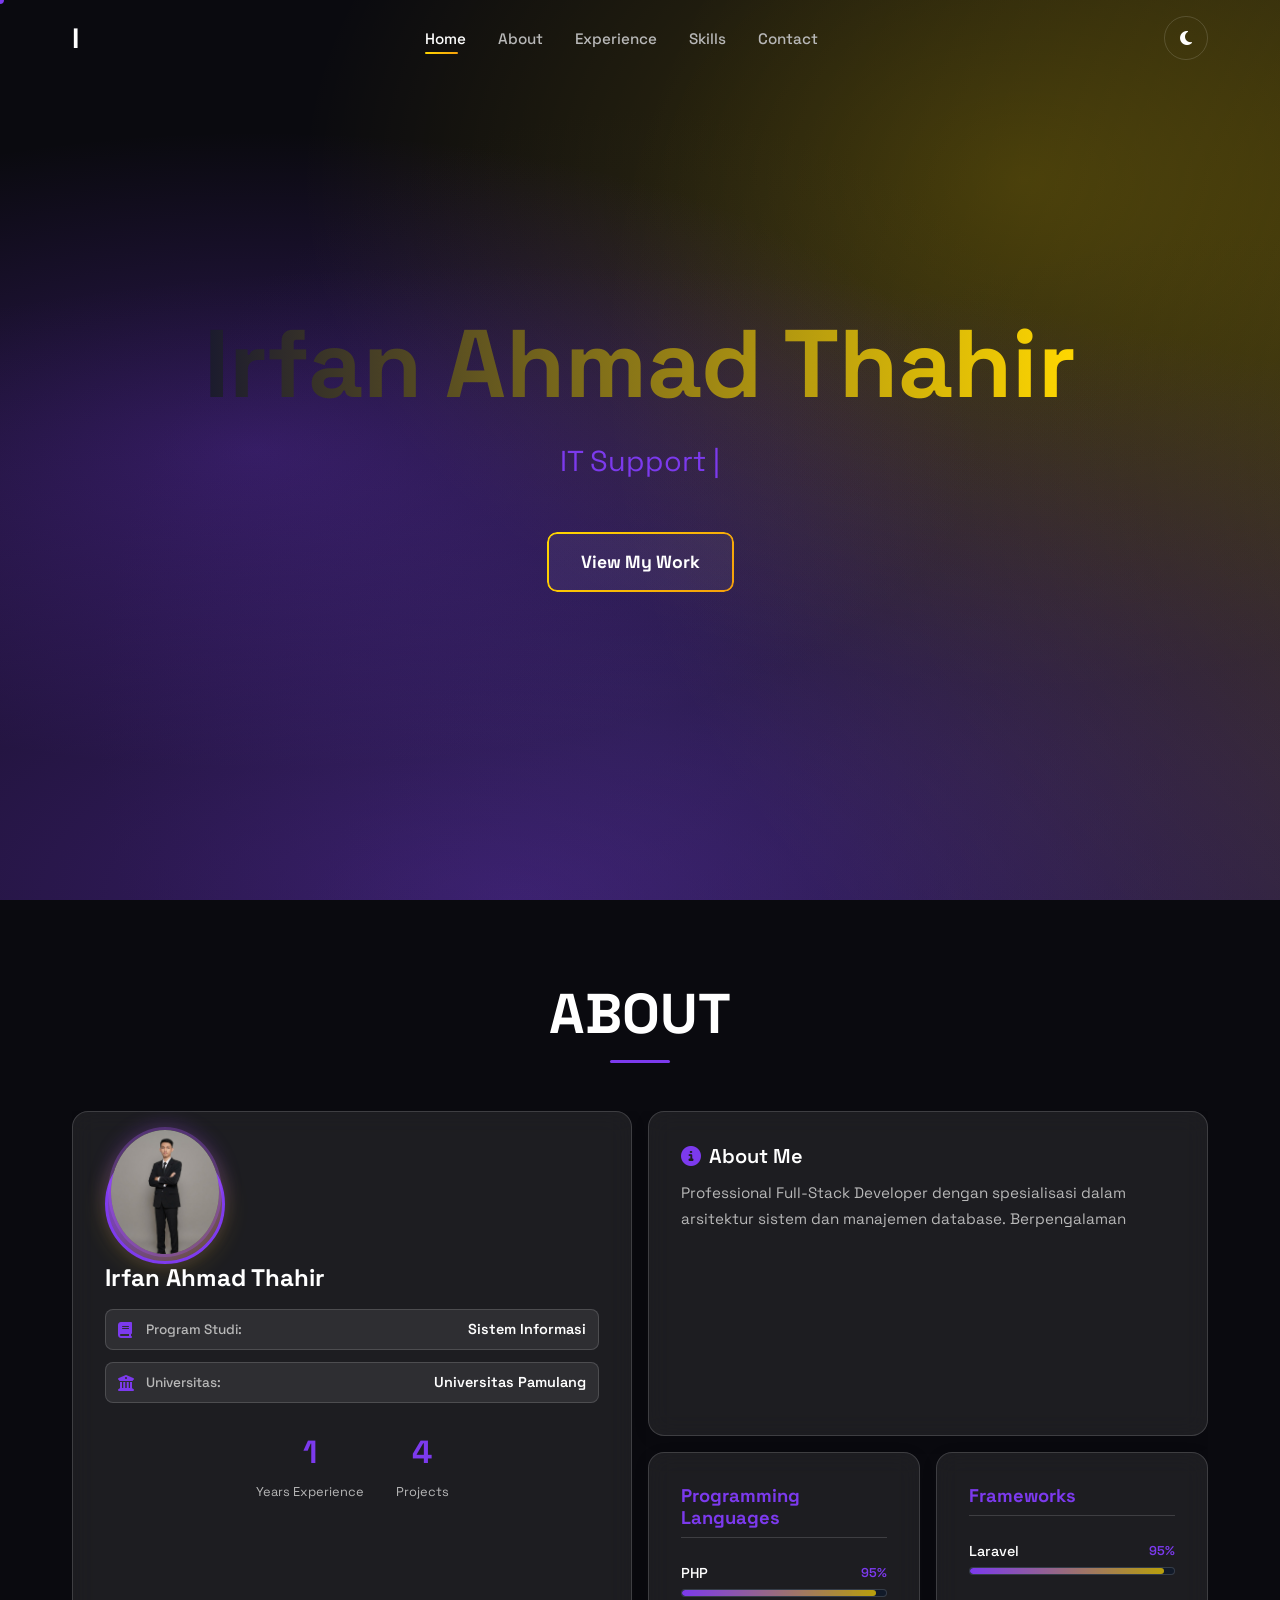
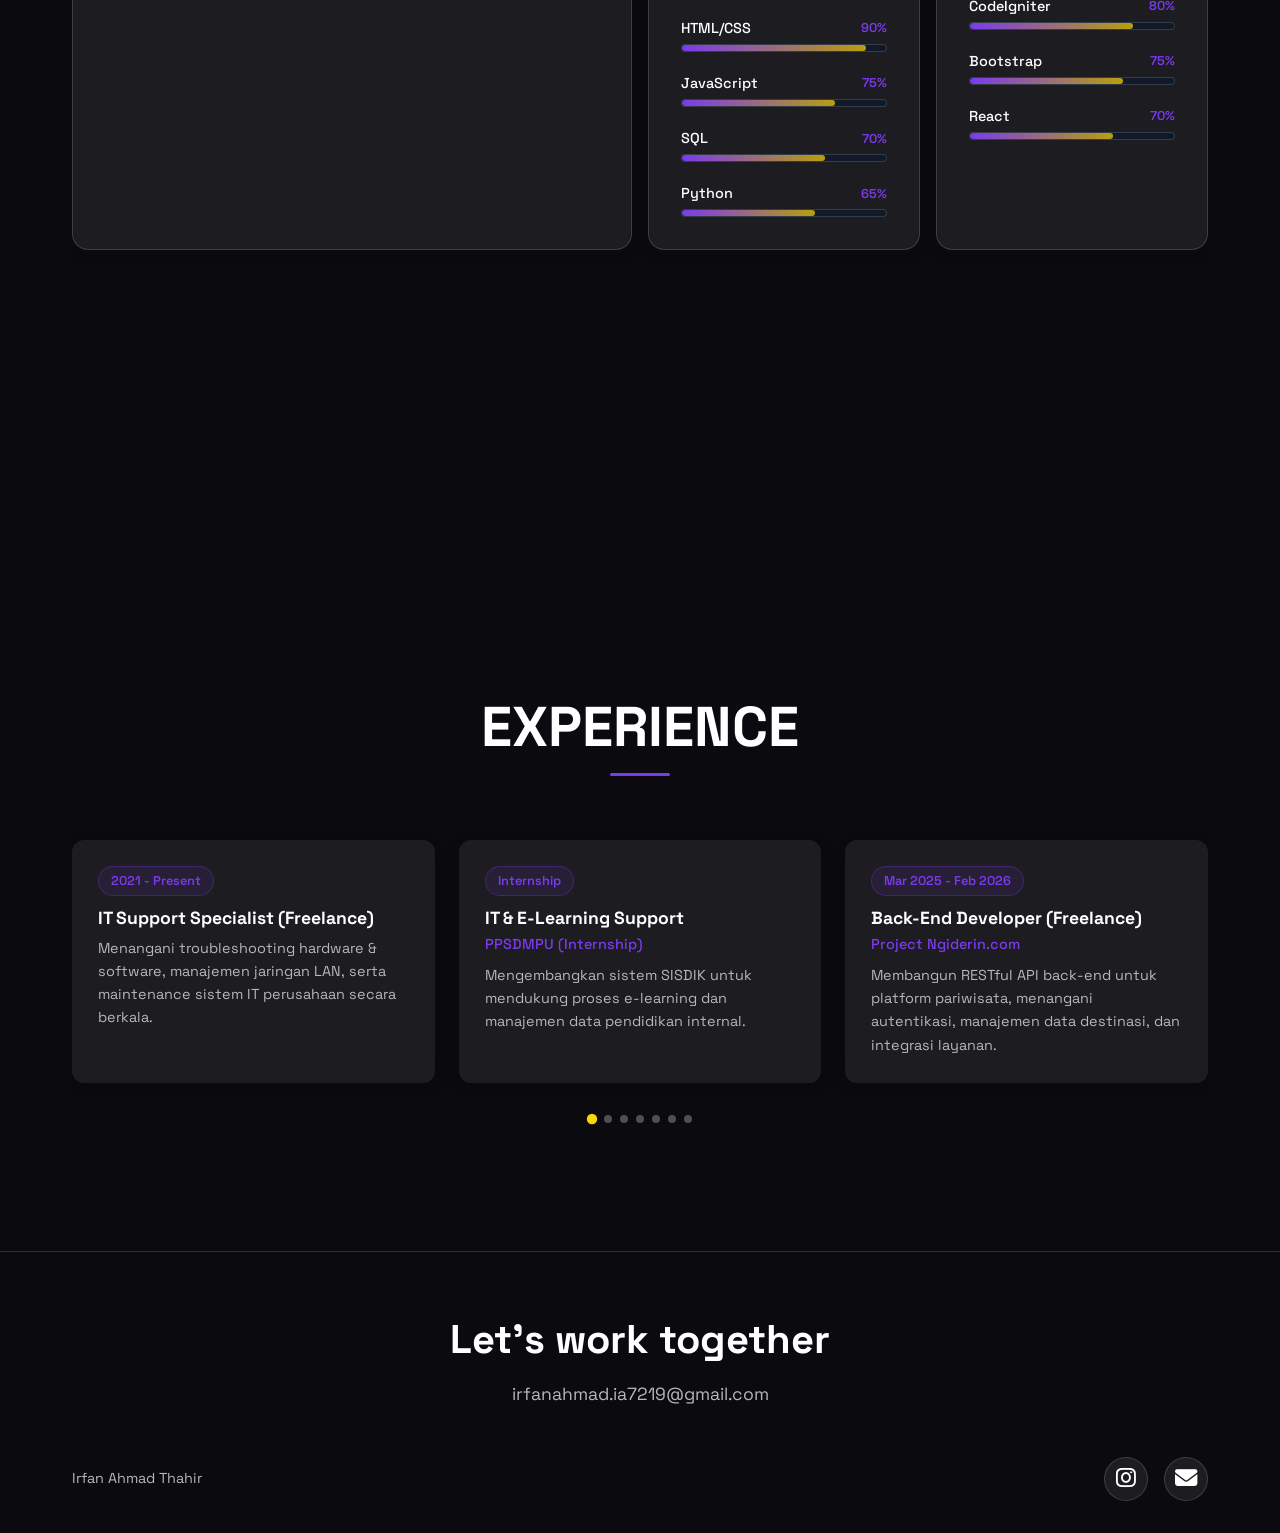
==== commit 06244a13: "index.html" ====
--- a/index.html
+++ b/index.html
@@ -98,7 +98,23 @@
           <!-- Profile Card (Large: 2×2) -->
           <div class="bento-grid__item--large glass-card" data-reveal>
             <div class="about__icon-wrapper">
-              <img src="assets/img/IMG_4860.jpeg" alt="Irfan Ahmad Thahir">
+              <div class="about__img-wrapper" style="
+  width: 130px;
+  height: 130px;
+  border-radius: 50%;
+  overflow: hidden;
+  margin: 0 auto 1.5rem auto;
+  border: 3px solid rgba(168, 85, 247, 0.4);
+  box-shadow: 0 0 20px rgba(168, 85, 247, 0.3);
+">
+  <img src="assets/img/IMG_4860.jpeg" alt="Irfan Ahmad Thahir" style="
+    width: 100%;
+    height: 100%;
+    object-fit: cover;
+    object-position: top center; /* Ini kunci supaya yang kelihatan area wajah/dada */
+  ">
+</div>
+
             </div>
             <h3 class="about__name">Irfan Ahmad Thahir</h3>
             <ul class="about__info-list">
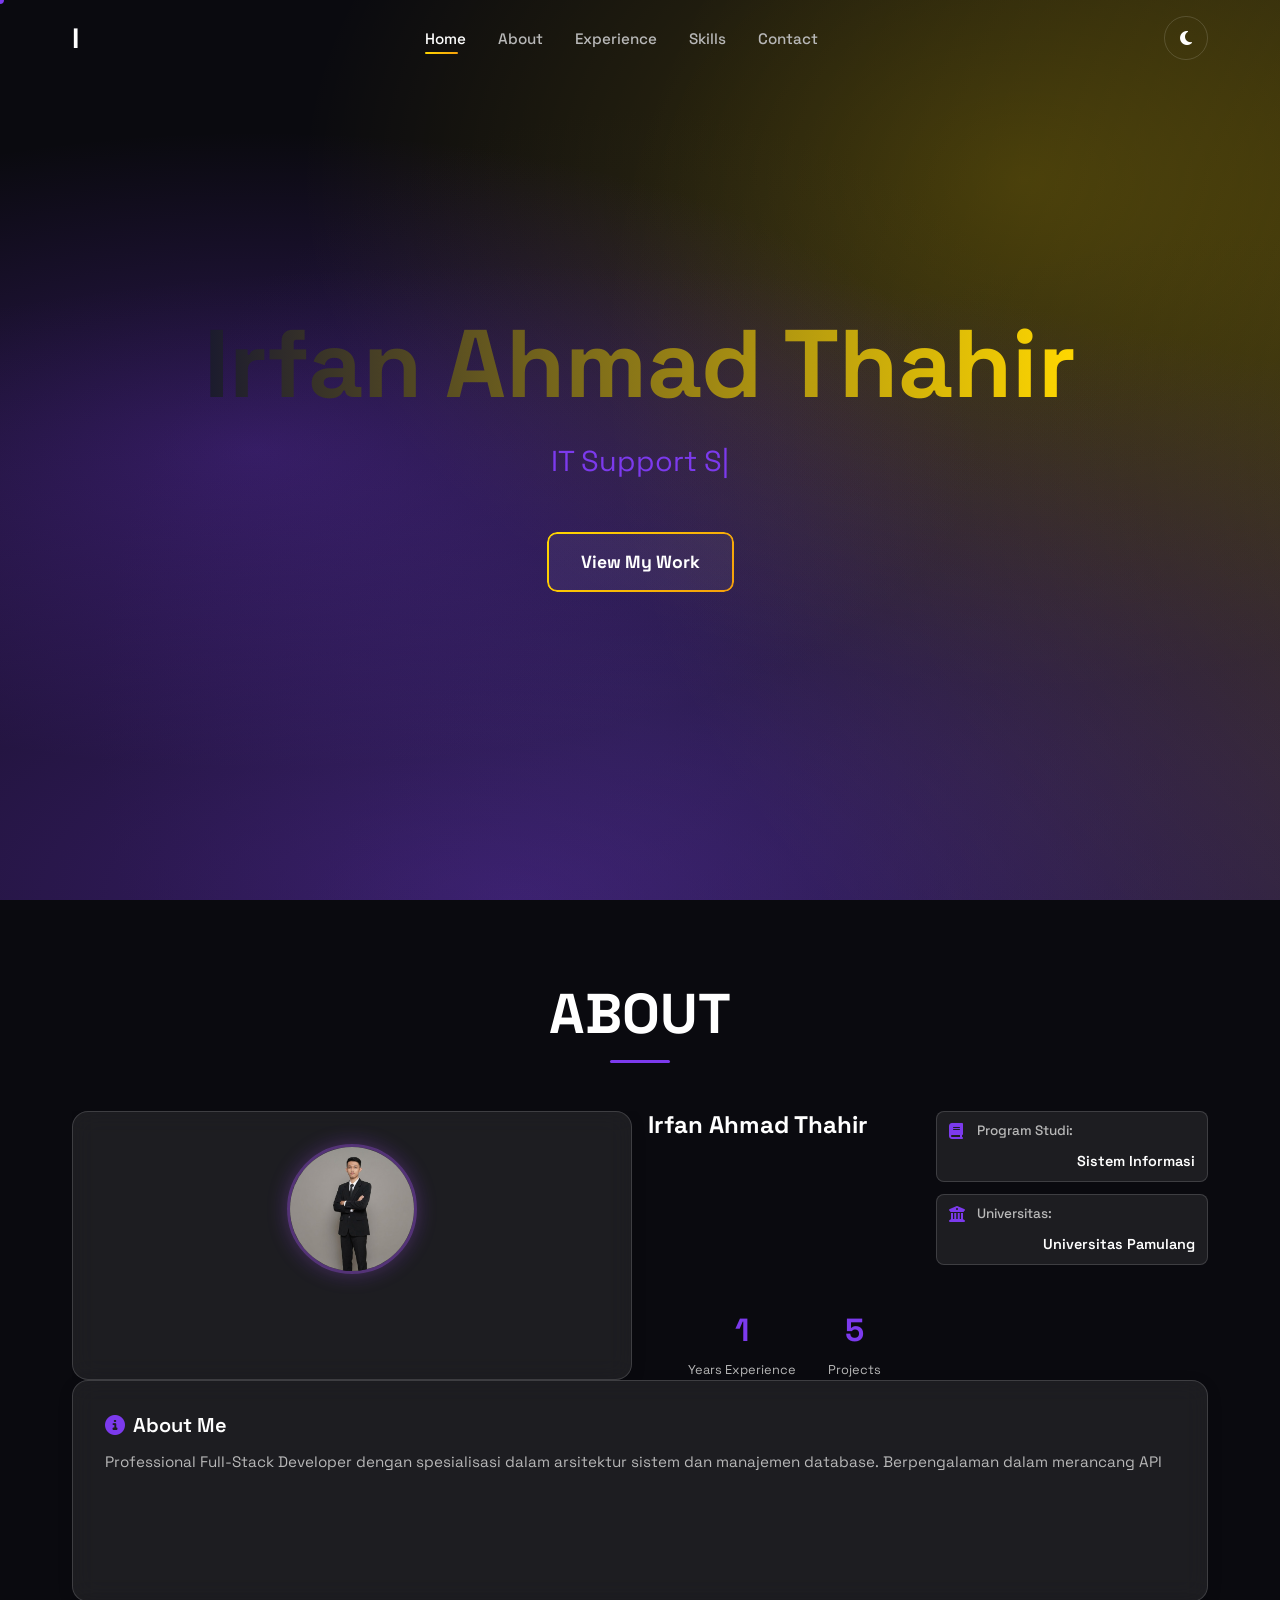
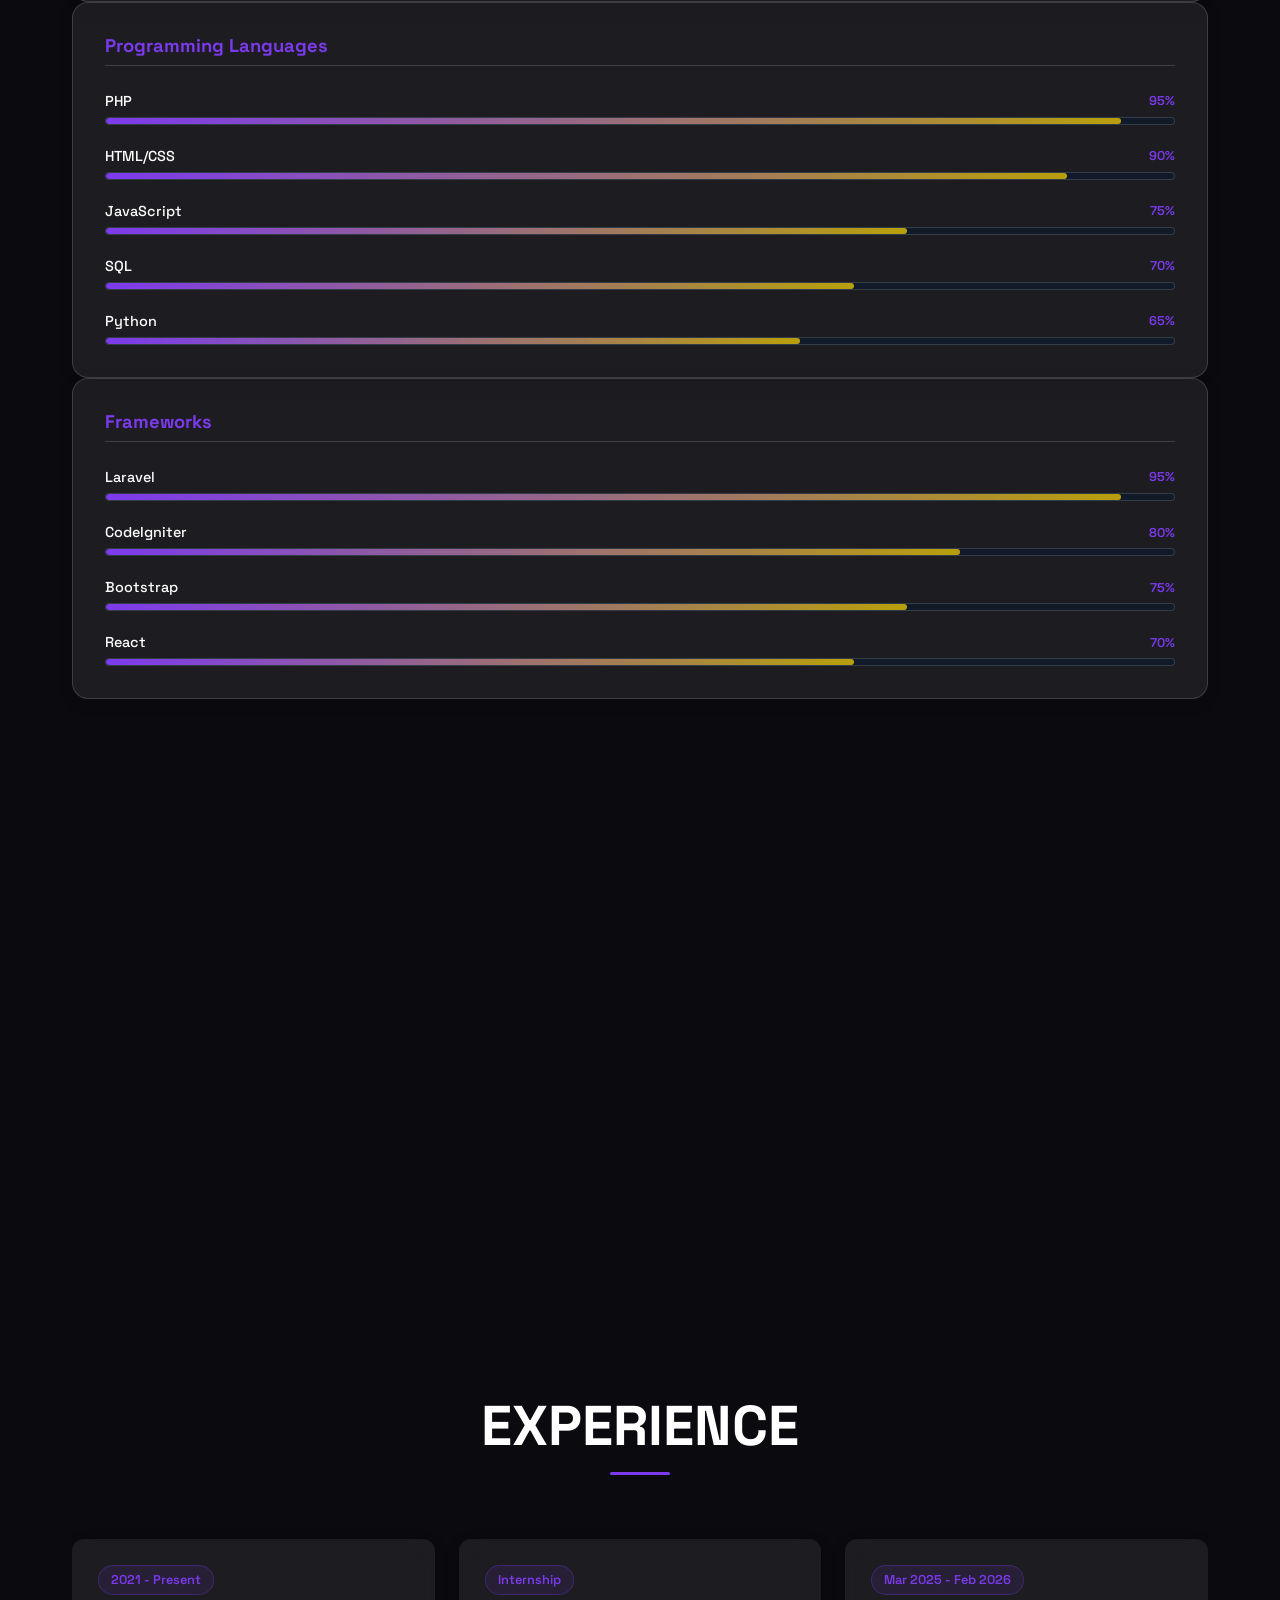
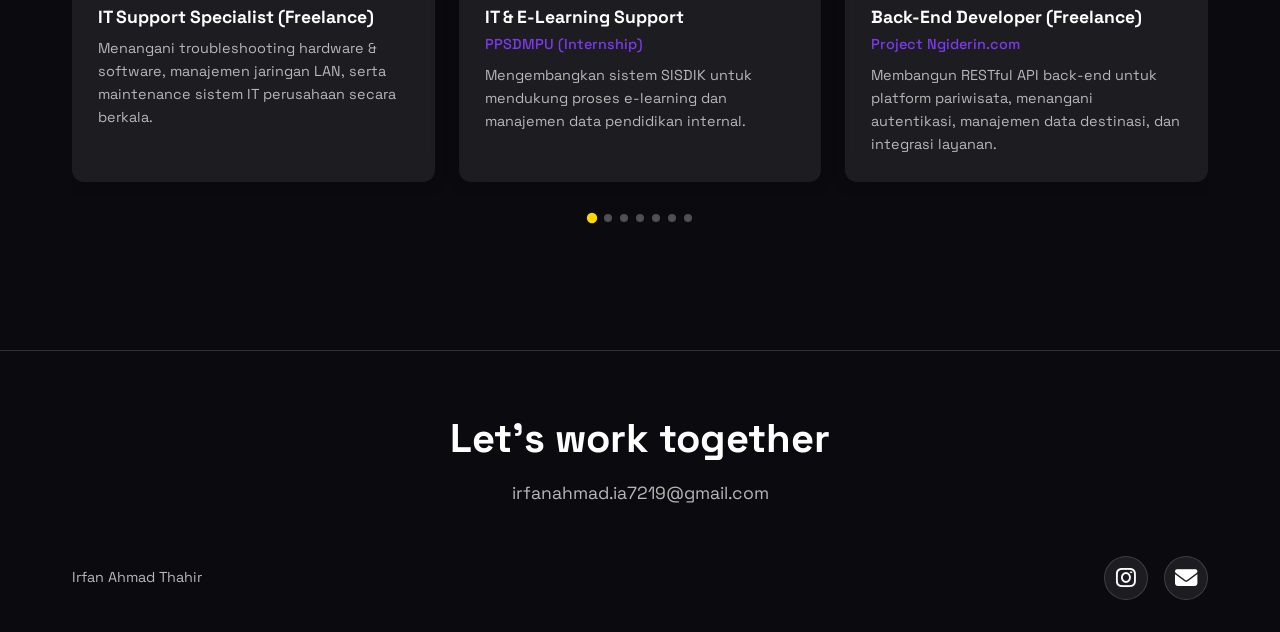
==== commit fe904920: "index.html" ====
--- a/index.html
+++ b/index.html
@@ -97,7 +97,6 @@
         <div class="bento-grid" id="skills">
           <!-- Profile Card (Large: 2×2) -->
           <div class="bento-grid__item--large glass-card" data-reveal>
-            <div class="about__icon-wrapper">
               <div class="about__img-wrapper" style="
   width: 130px;
   height: 130px;
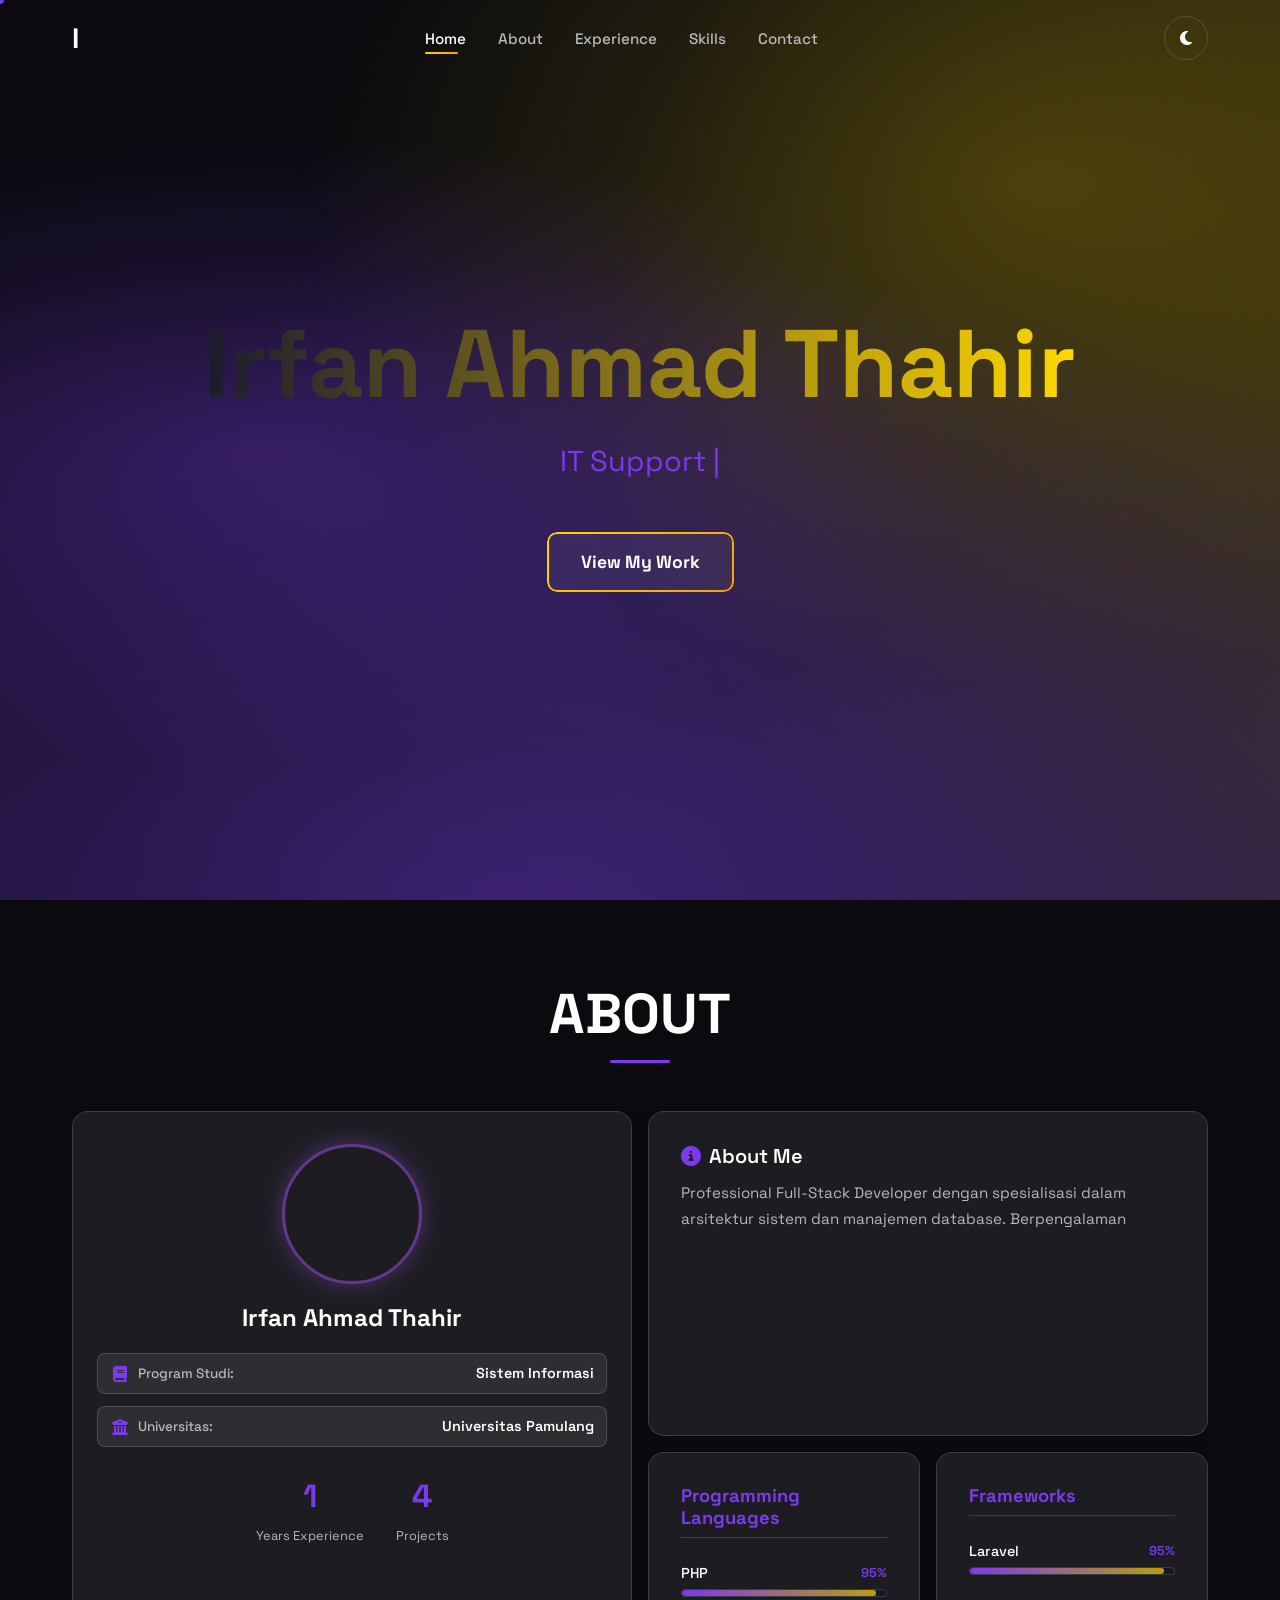
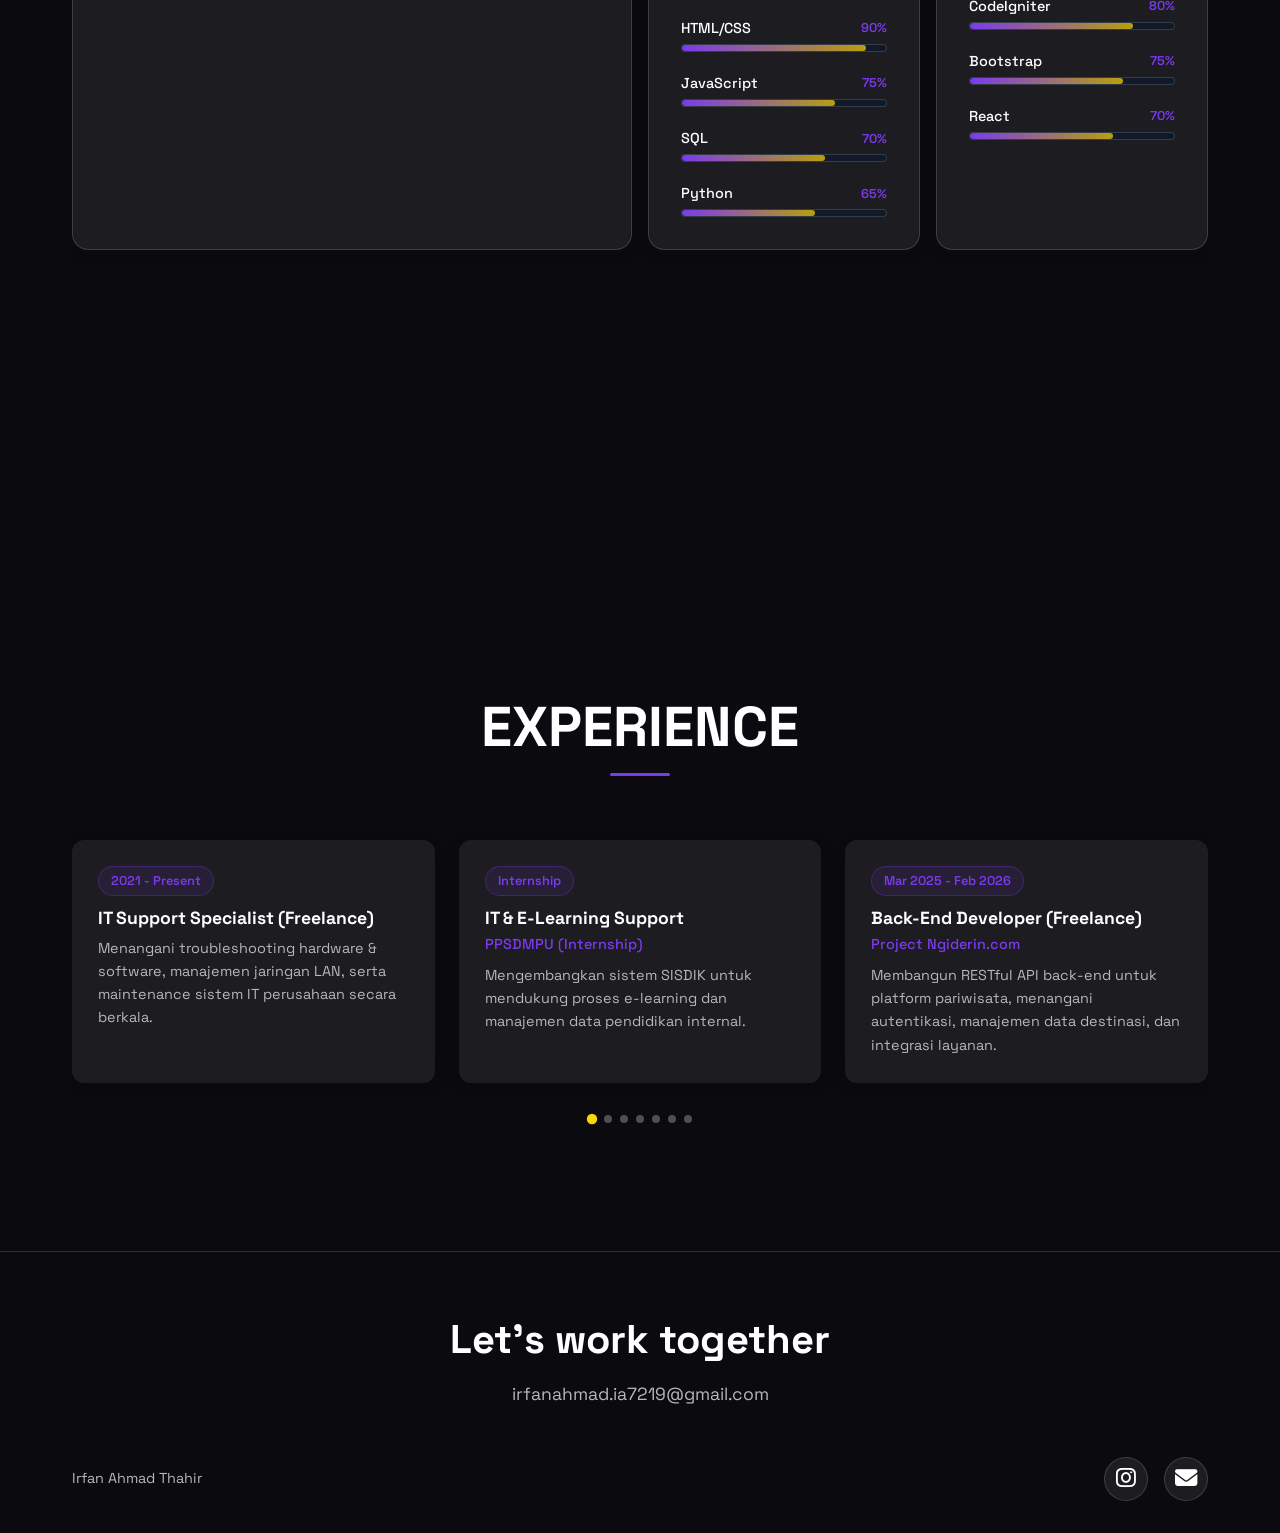
==== commit 9305c3e8: "index.html" ====
--- a/index.html
+++ b/index.html
@@ -96,49 +96,59 @@
 
         <div class="bento-grid" id="skills">
           <!-- Profile Card (Large: 2×2) -->
-          <div class="bento-grid__item--large glass-card" data-reveal>
-              <div class="about__img-wrapper" style="
-  width: 130px;
-  height: 130px;
-  border-radius: 50%;
-  overflow: hidden;
-  margin: 0 auto 1.5rem auto;
-  border: 3px solid rgba(168, 85, 247, 0.4);
-  box-shadow: 0 0 20px rgba(168, 85, 247, 0.3);
-">
-  <img src="assets/img/IMG_4860.jpeg" alt="Irfan Ahmad Thahir" style="
-    width: 100%;
-    height: 100%;
-    object-fit: cover;
-    object-position: top center; /* Ini kunci supaya yang kelihatan area wajah/dada */
+<div class="bento-grid__item--large glass-card" data-reveal style="text-align: center; padding: 2rem 1.5rem;">
+  
+  <!-- Foto Profil (Zoom ke Wajah & Dada) -->
+  <div class="about__img-wrapper" style="
+    width: 140px;
+    height: 140px;
+    border-radius: 50%;
+    overflow: hidden;
+    margin: 0 auto 1.25rem auto;
+    border: 3px solid rgba(168, 85, 247, 0.5);
+    box-shadow: 0 0 25px rgba(168, 85, 247, 0.35);
+    position: relative;
   ">
+    <img src="assets/img/profil.jpg" alt="Irfan Ahmad Thahir" style="
+      width: 220%;             /* Munggah & Zoom fotonya */
+      height: 220%;
+      object-fit: cover;
+      object-position: 50% 8%; /* Geser fokus tepat di wajah */
+      position: absolute;
+      top: -15%;
+      left: -60%;
+    ">
+  </div>
+
+  <!-- Nama & Detail (Dipastikan Masuk di Dalam Card) -->
+  <h3 class="about__name" style="margin-bottom: 1.25rem; font-size: 1.5rem; font-weight: 700;">Irfan Ahmad Thahir</h3>
+  
+  <ul class="about__info-list" style="margin-bottom: 1.5rem;">
+    <li class="about__info-item">
+      <i class="fas fa-book about__info-icon" aria-hidden="true"></i>
+      <span class="about__info-label">Program Studi:</span>
+      <span class="about__info-value">Sistem Informasi</span>
+    </li>
+    <li class="about__info-item">
+      <i class="fas fa-university about__info-icon" aria-hidden="true"></i>
+      <span class="about__info-label">Universitas:</span>
+      <span class="about__info-value">Universitas Pamulang</span>
+    </li>
+  </ul>
+
+  <div class="about__counters">
+    <div class="about__counter-item">
+      <span class="counter" data-counter="1" data-suffix="+">0</span>
+      <span class="about__counter-label">Years Experience</span>
+    </div>
+    <div class="about__counter-item">
+      <span class="counter" data-counter="7">0</span>
+      <span class="about__counter-label">Projects</span>
+    </div>
+  </div>
+
 </div>
 
-            </div>
-            <h3 class="about__name">Irfan Ahmad Thahir</h3>
-            <ul class="about__info-list">
-              <li class="about__info-item">
-                <i class="fas fa-book about__info-icon" aria-hidden="true"></i>
-                <span class="about__info-label">Program Studi:</span>
-                <span class="about__info-value">Sistem Informasi</span>
-              </li>
-              <li class="about__info-item">
-                <i class="fas fa-university about__info-icon" aria-hidden="true"></i>
-                <span class="about__info-label">Universitas:</span>
-                <span class="about__info-value">Universitas Pamulang</span>
-              </li>
-            </ul>
-            <div class="about__counters">
-              <div class="about__counter-item">
-                <span class="counter" data-counter="1" data-suffix="+">0</span>
-                <span class="about__counter-label">Years Experience</span>
-              </div>
-              <div class="about__counter-item">
-                <span class="counter" data-counter="7">0</span>
-                <span class="about__counter-label">Projects</span>
-              </div>
-            </div>
-          </div>
 
           <!-- About Me Card (Medium: 2×1) -->
           <div class="bento-grid__item--medium glass-card" data-reveal>
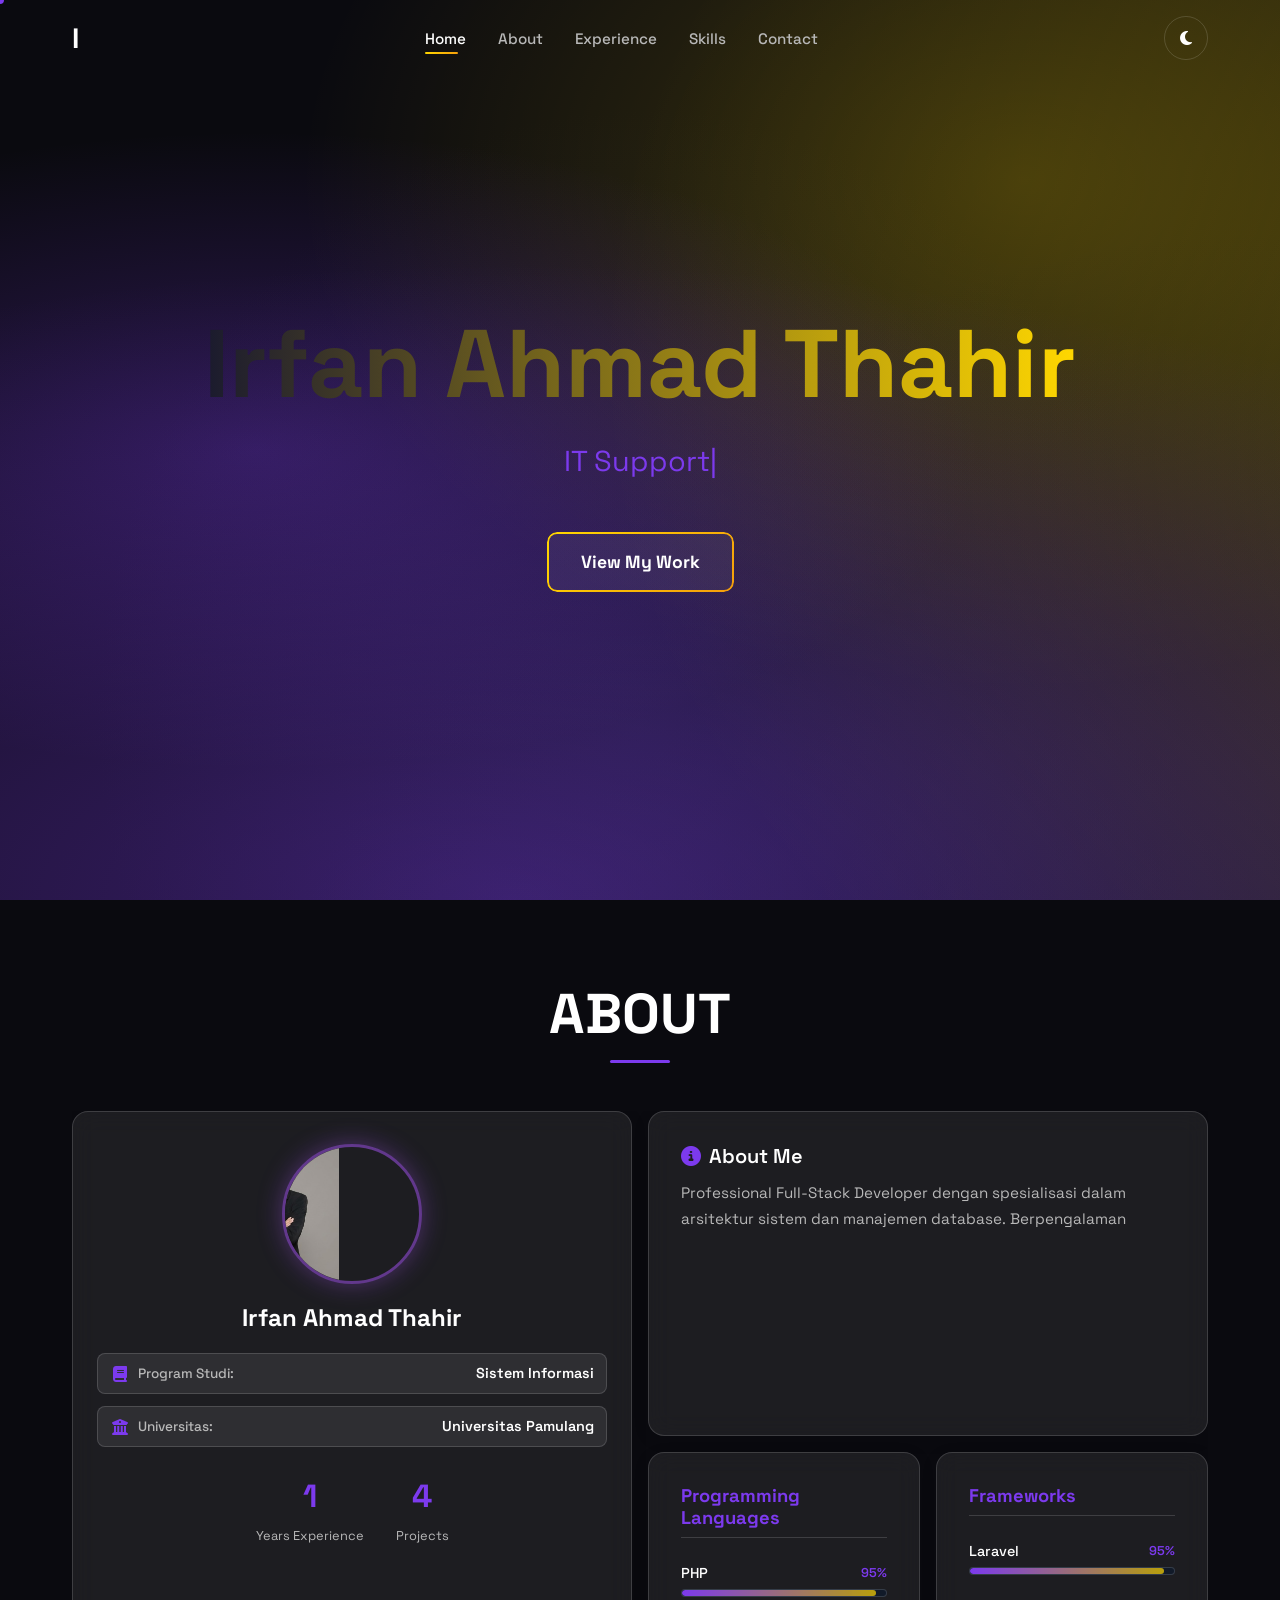
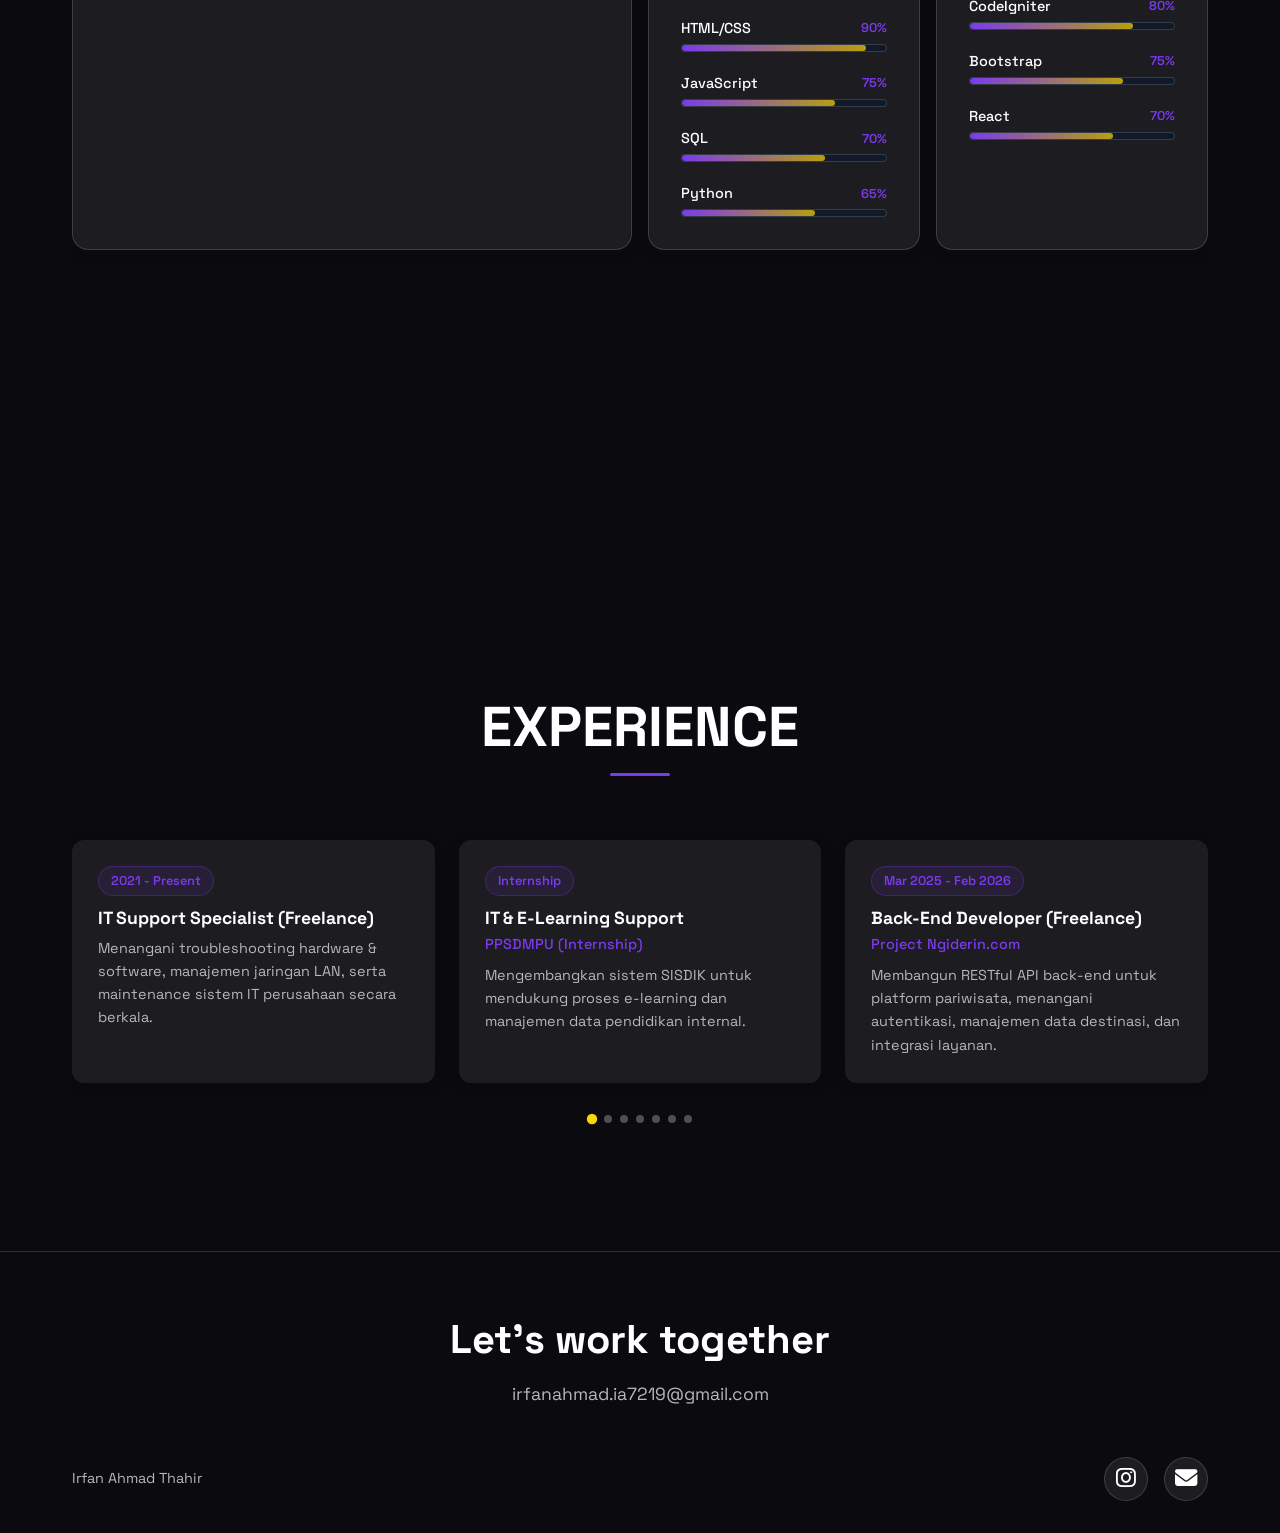
==== commit 276e42a7: "index.html" ====
--- a/index.html
+++ b/index.html
@@ -109,7 +109,7 @@
     box-shadow: 0 0 25px rgba(168, 85, 247, 0.35);
     position: relative;
   ">
-    <img src="assets/img/profil.jpg" alt="Irfan Ahmad Thahir" style="
+    <img src="assets/img/IMG_4860.jpeg" alt="Irfan Ahmad Thahir" style="
       width: 220%;             /* Munggah & Zoom fotonya */
       height: 220%;
       object-fit: cover;
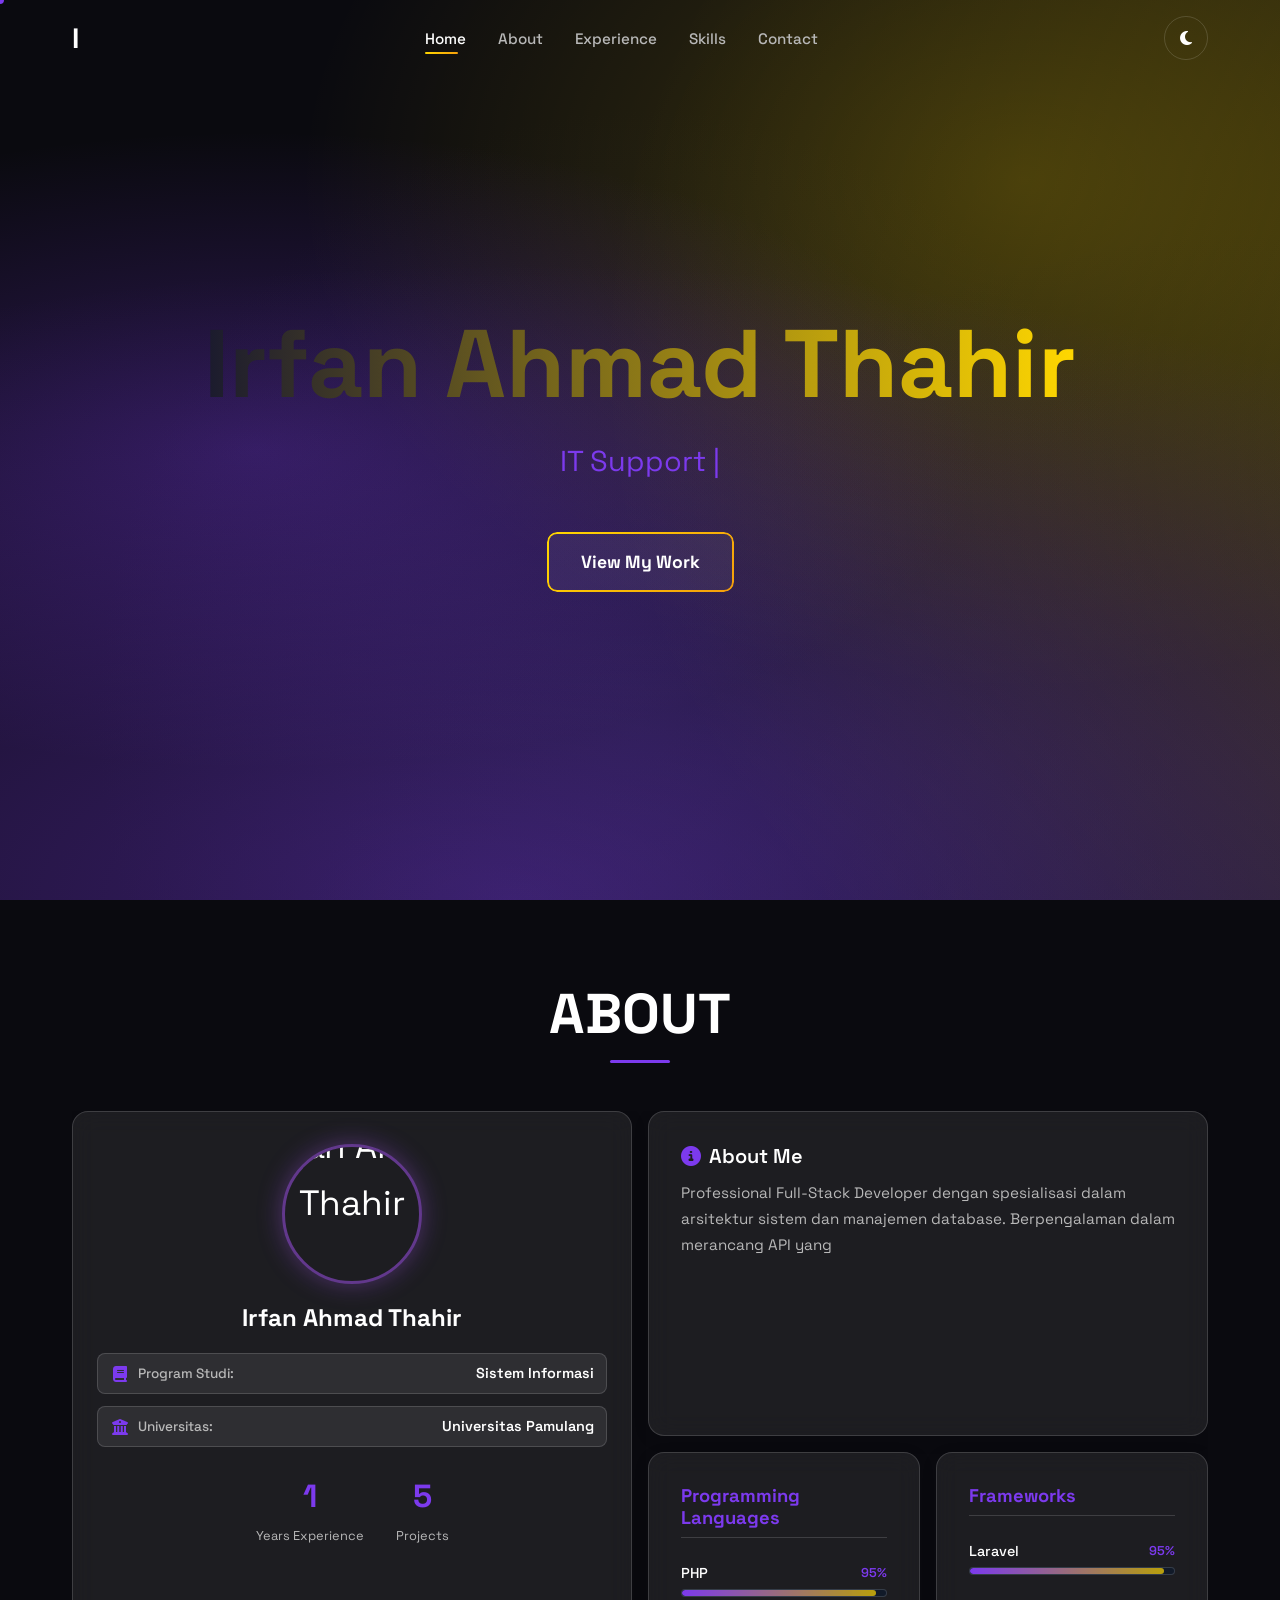
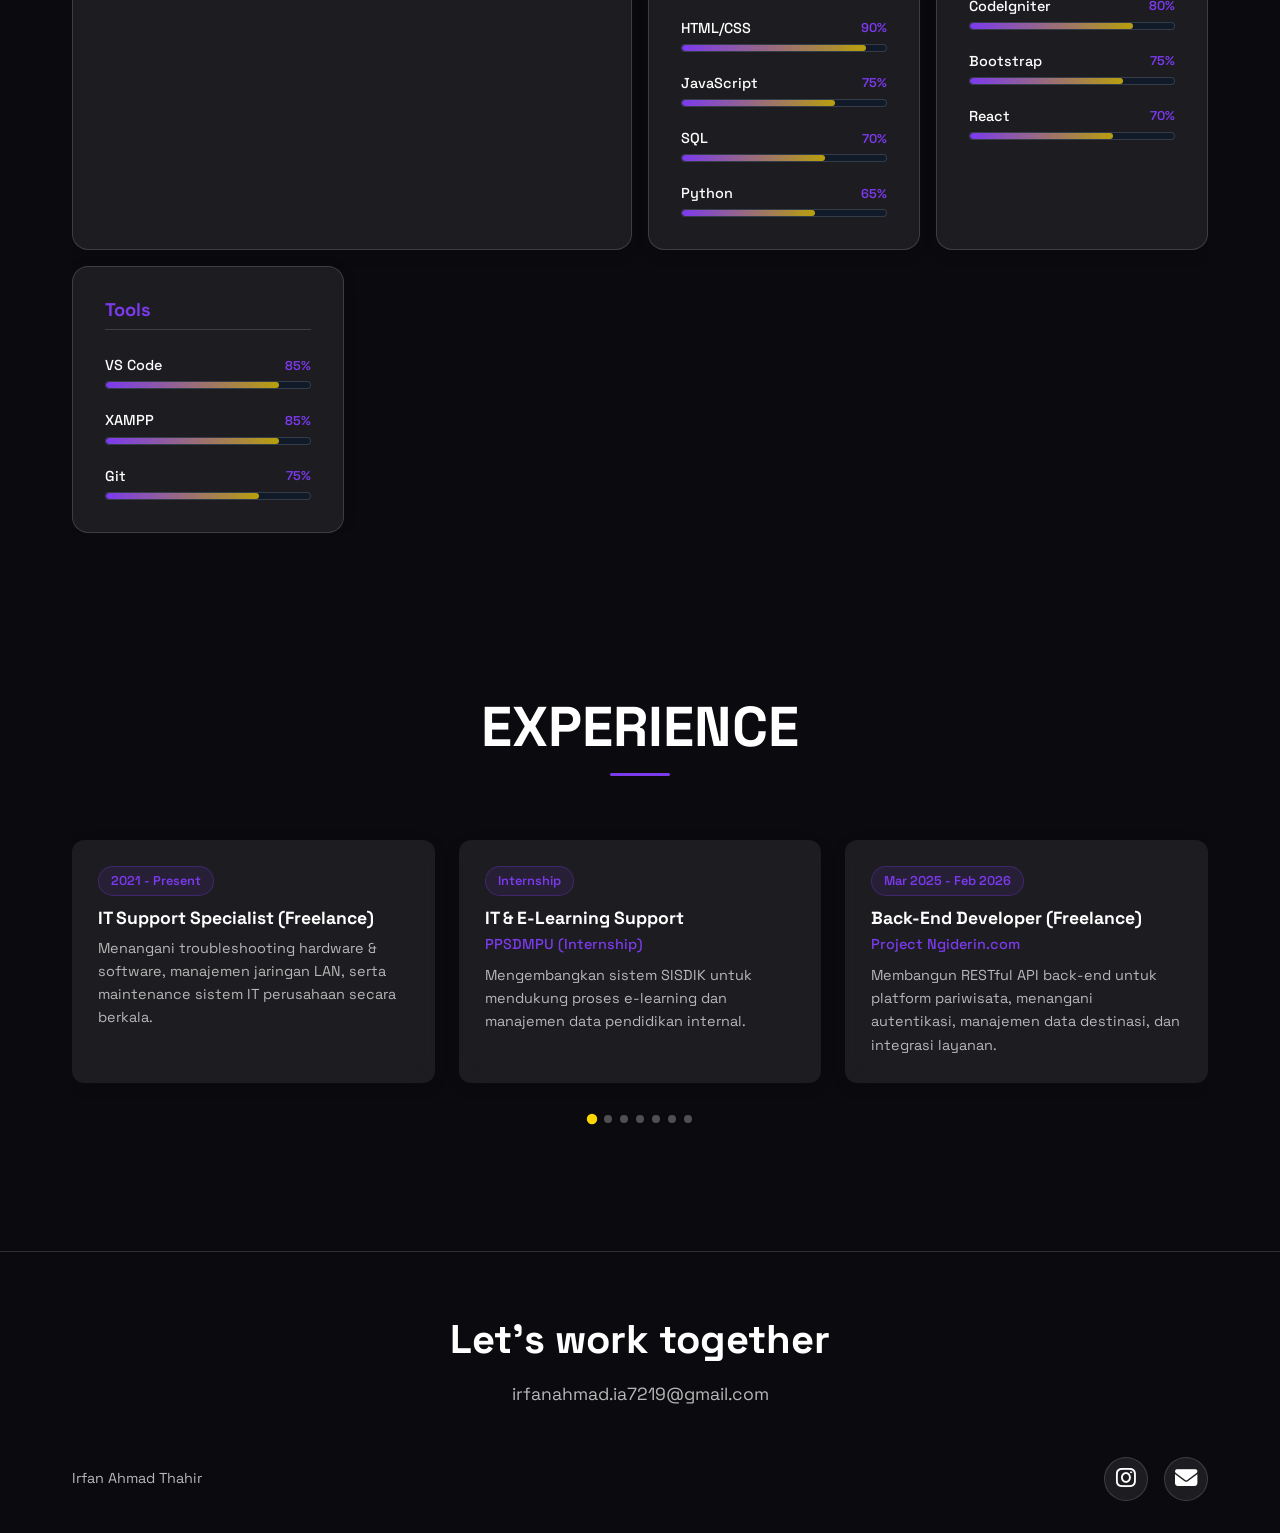
==== commit 94100076: "index.html" ====
--- a/index.html
+++ b/index.html
@@ -100,25 +100,23 @@
   
   <!-- Foto Profil (Zoom ke Wajah & Dada) -->
   <div class="about__img-wrapper" style="
-    width: 140px;
-    height: 140px;
-    border-radius: 50%;
-    overflow: hidden;
-    margin: 0 auto 1.25rem auto;
-    border: 3px solid rgba(168, 85, 247, 0.5);
-    box-shadow: 0 0 25px rgba(168, 85, 247, 0.35);
-    position: relative;
+  width: 140px;
+  height: 140px;
+  border-radius: 50%;
+  overflow: hidden;
+  margin: 0 auto 1.25rem auto;
+  border: 3px solid rgba(168, 85, 247, 0.5);
+  box-shadow: 0 0 25px rgba(168, 85, 247, 0.35);
+">
+  <img src="assets/img/profil.jpg" alt="Irfan Ahmad Thahir" style="
+    width: 100%;
+    height: 100%;
+    object-fit: cover;
+    transform: scale(2.2);          /* Zoom foto 2.2x lipat secara presisi */
+    transform-origin: 50% 18%;       /* Tentukan titik fokus zoom (50% tengah, 18% fokus wajah/atas) */
   ">
-    <img src="assets/img/IMG_4860.jpeg" alt="Irfan Ahmad Thahir" style="
-      width: 220%;             /* Munggah & Zoom fotonya */
-      height: 220%;
-      object-fit: cover;
-      object-position: 50% 8%; /* Geser fokus tepat di wajah */
-      position: absolute;
-      top: -15%;
-      left: -60%;
-    ">
-  </div>
+</div>
+
 
   <!-- Nama & Detail (Dipastikan Masuk di Dalam Card) -->
   <h3 class="about__name" style="margin-bottom: 1.25rem; font-size: 1.5rem; font-weight: 700;">Irfan Ahmad Thahir</h3>
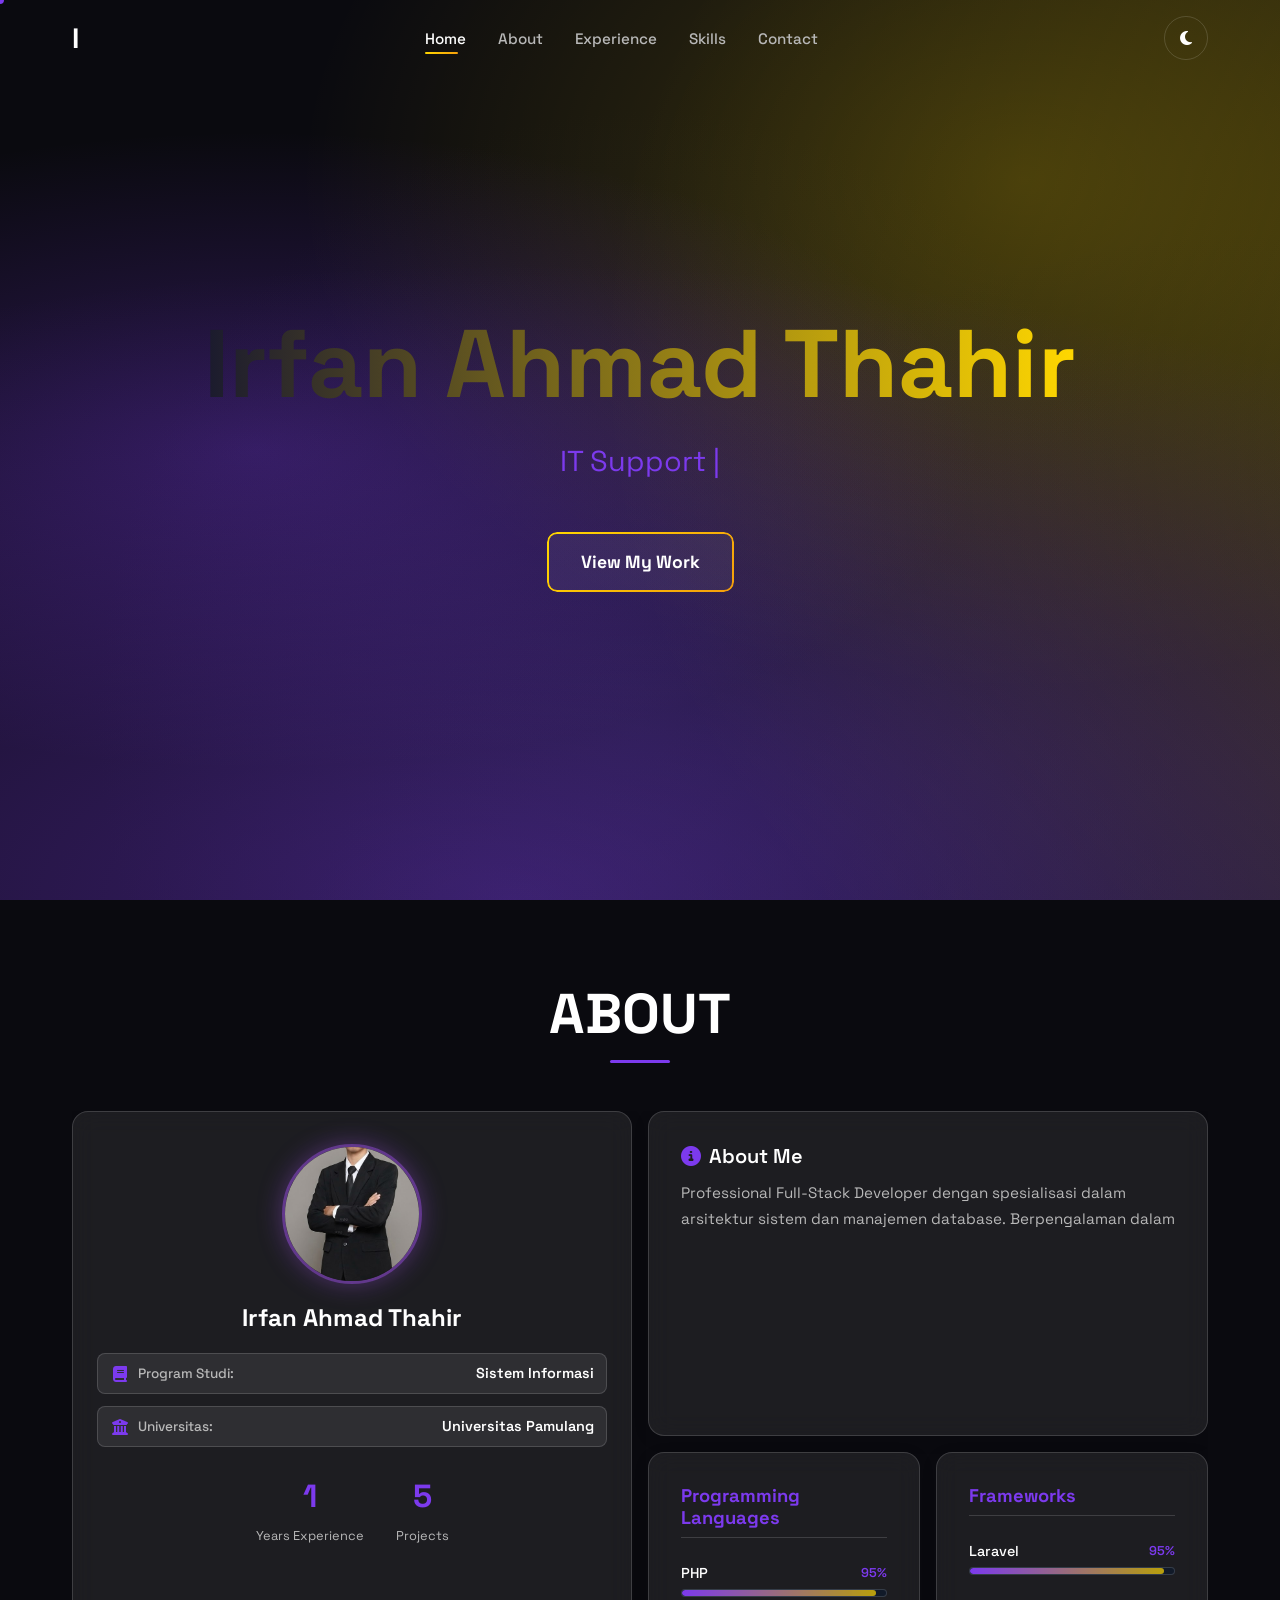
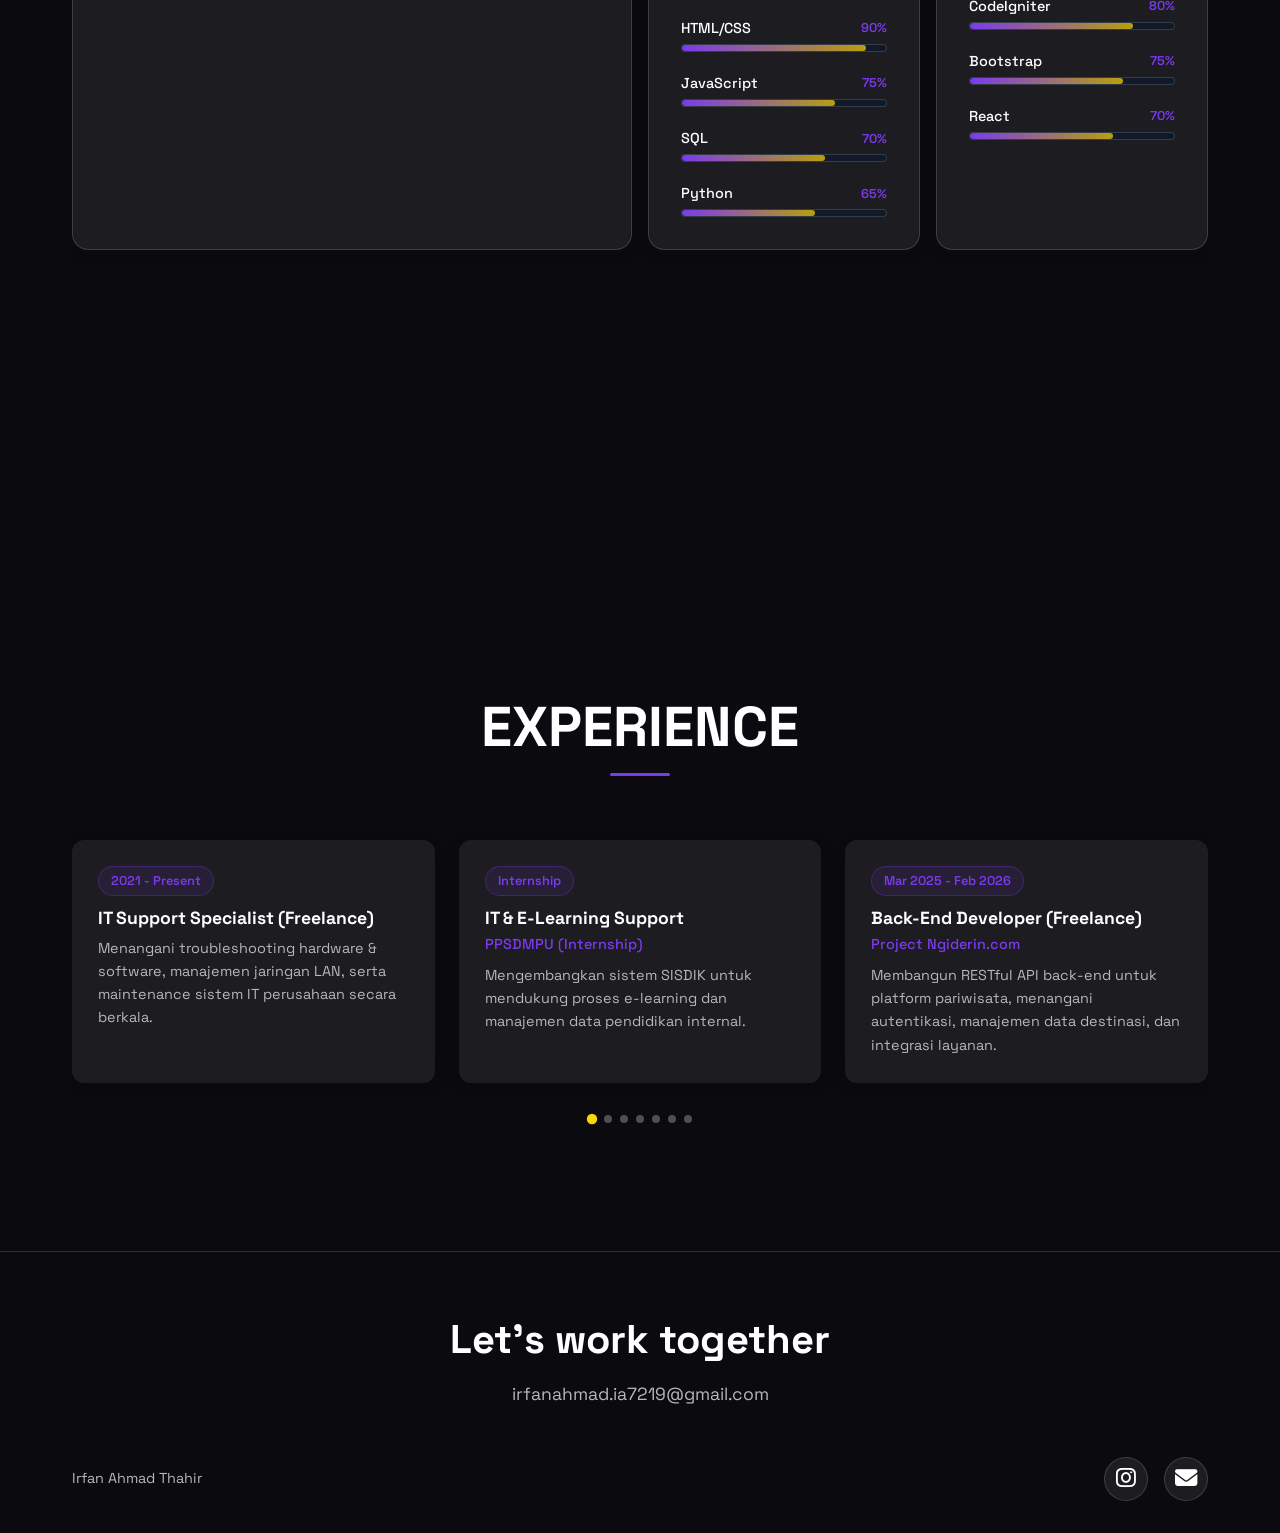
==== commit 633ee4fd: "index.html" ====
--- a/index.html
+++ b/index.html
@@ -108,7 +108,7 @@
   border: 3px solid rgba(168, 85, 247, 0.5);
   box-shadow: 0 0 25px rgba(168, 85, 247, 0.35);
 ">
-  <img src="assets/img/profil.jpg" alt="Irfan Ahmad Thahir" style="
+  <img src="assets/img/IMG_4860.jpeg" alt="Irfan Ahmad Thahir" style="
     width: 100%;
     height: 100%;
     object-fit: cover;
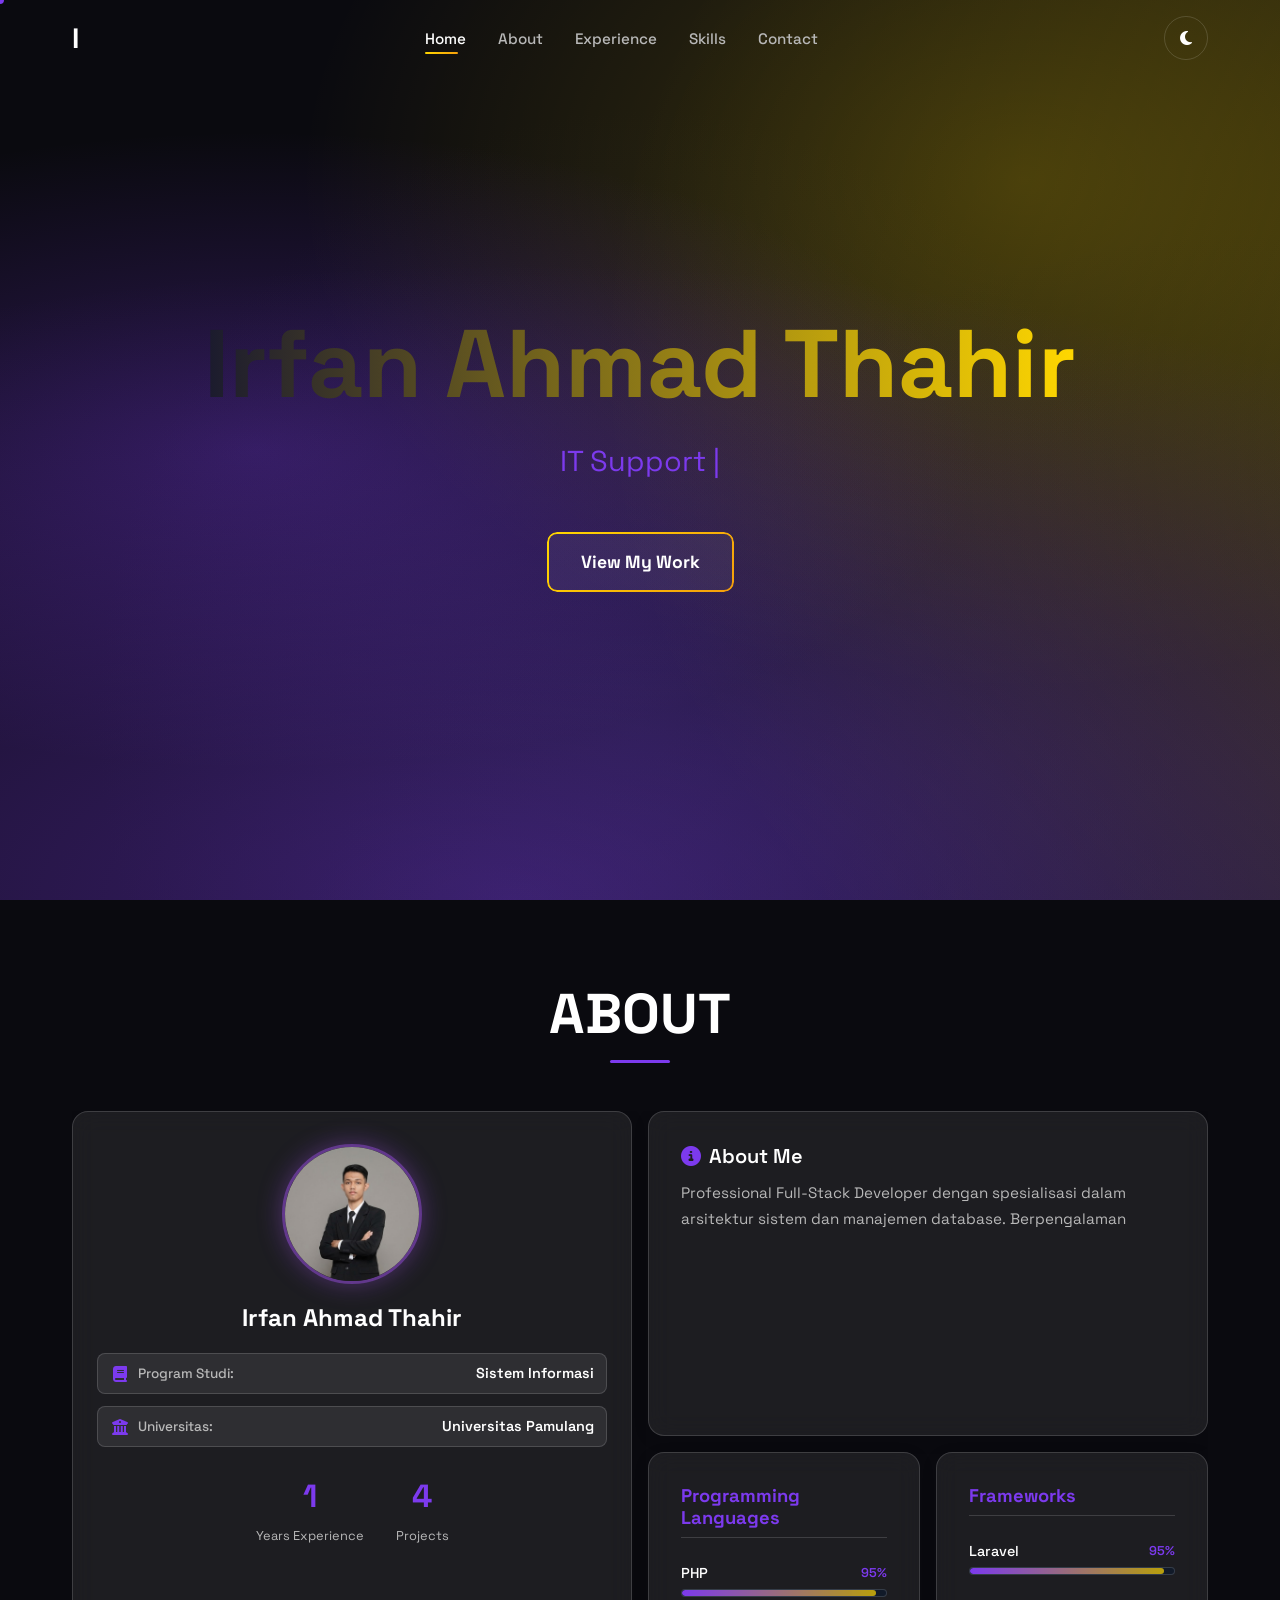
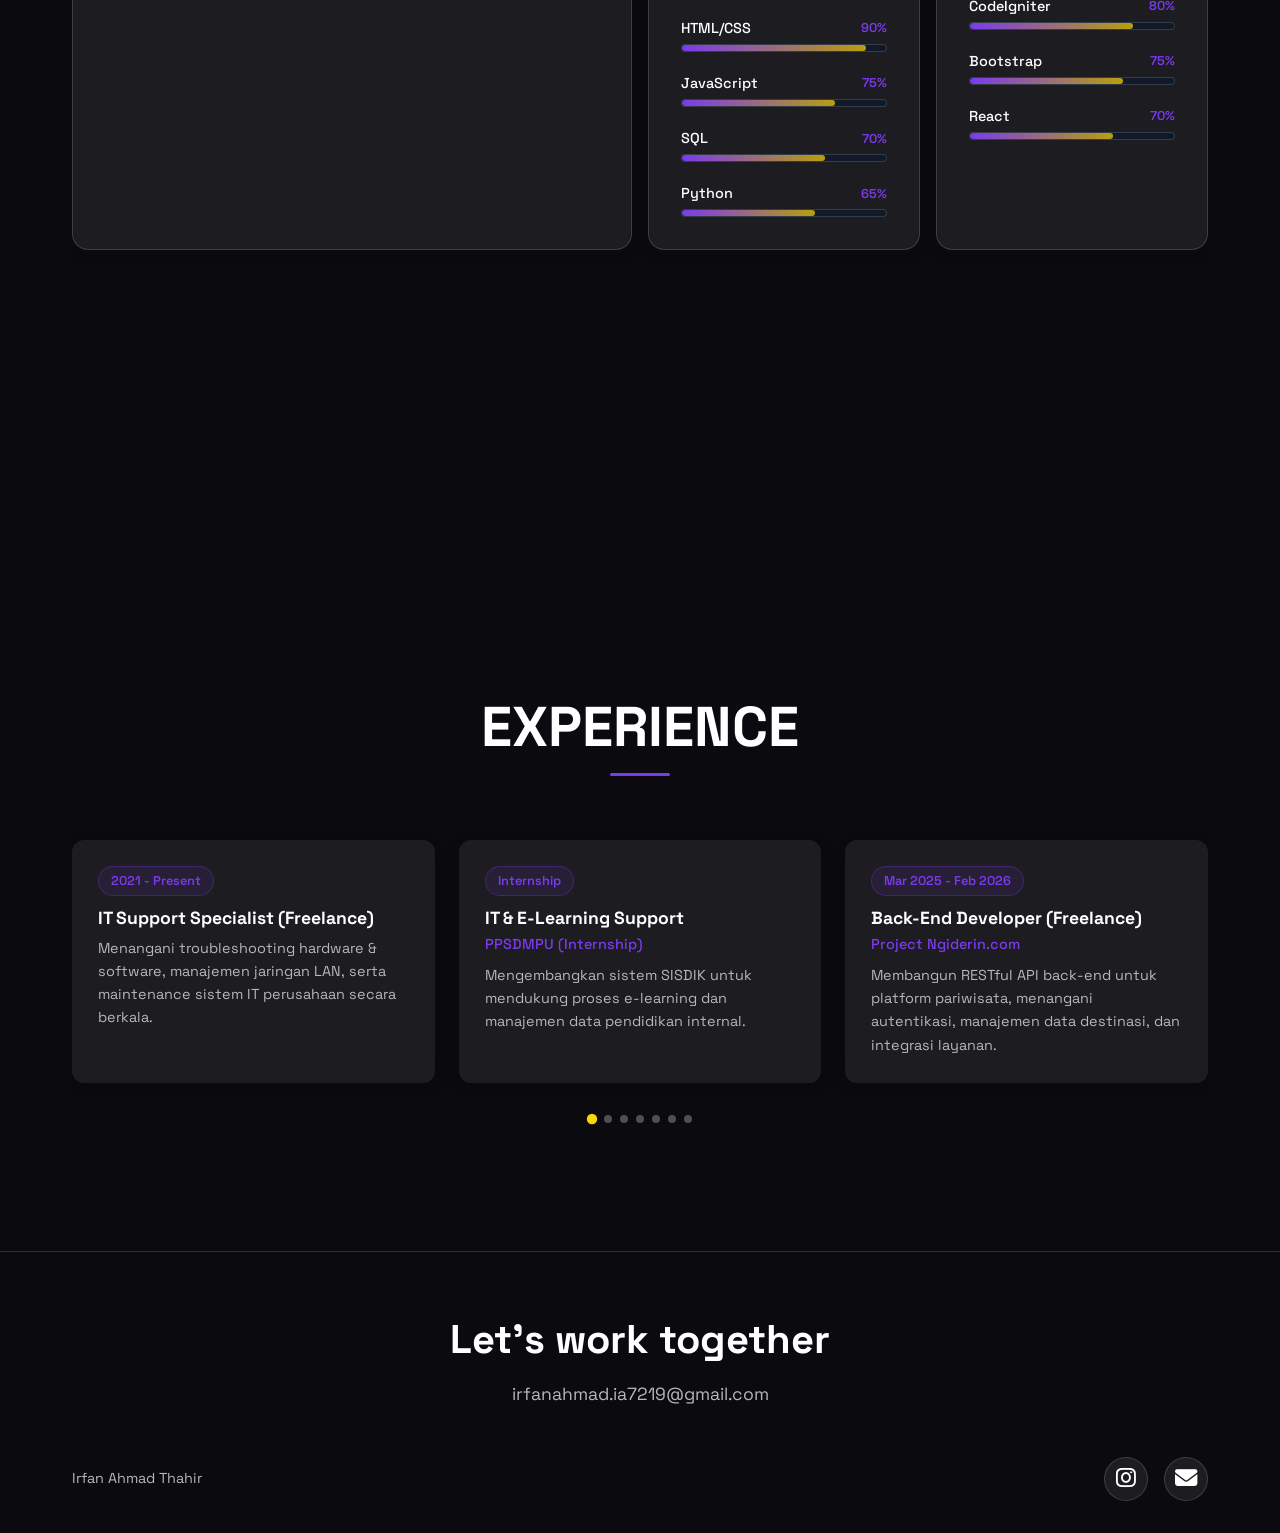
==== commit e70b0596: "index.html" ====
--- a/index.html
+++ b/index.html
@@ -112,10 +112,12 @@
     width: 100%;
     height: 100%;
     object-fit: cover;
-    transform: scale(2.2);          /* Zoom foto 2.2x lipat secara presisi */
-    transform-origin: 50% 18%;       /* Tentukan titik fokus zoom (50% tengah, 18% fokus wajah/atas) */
+    object-position: center 0%;   /* Menarik gambar ke bawah agar kepala & wajah muncul */
+    transform: scale(1.6);         /* Zoom secukupnya biar pas dari kepala sampai dada */
+    transform-origin: center top; /* Titik acuan zoom tepat di atas (kepala) */
   ">
 </div>
+
 
 
   <!-- Nama & Detail (Dipastikan Masuk di Dalam Card) -->
